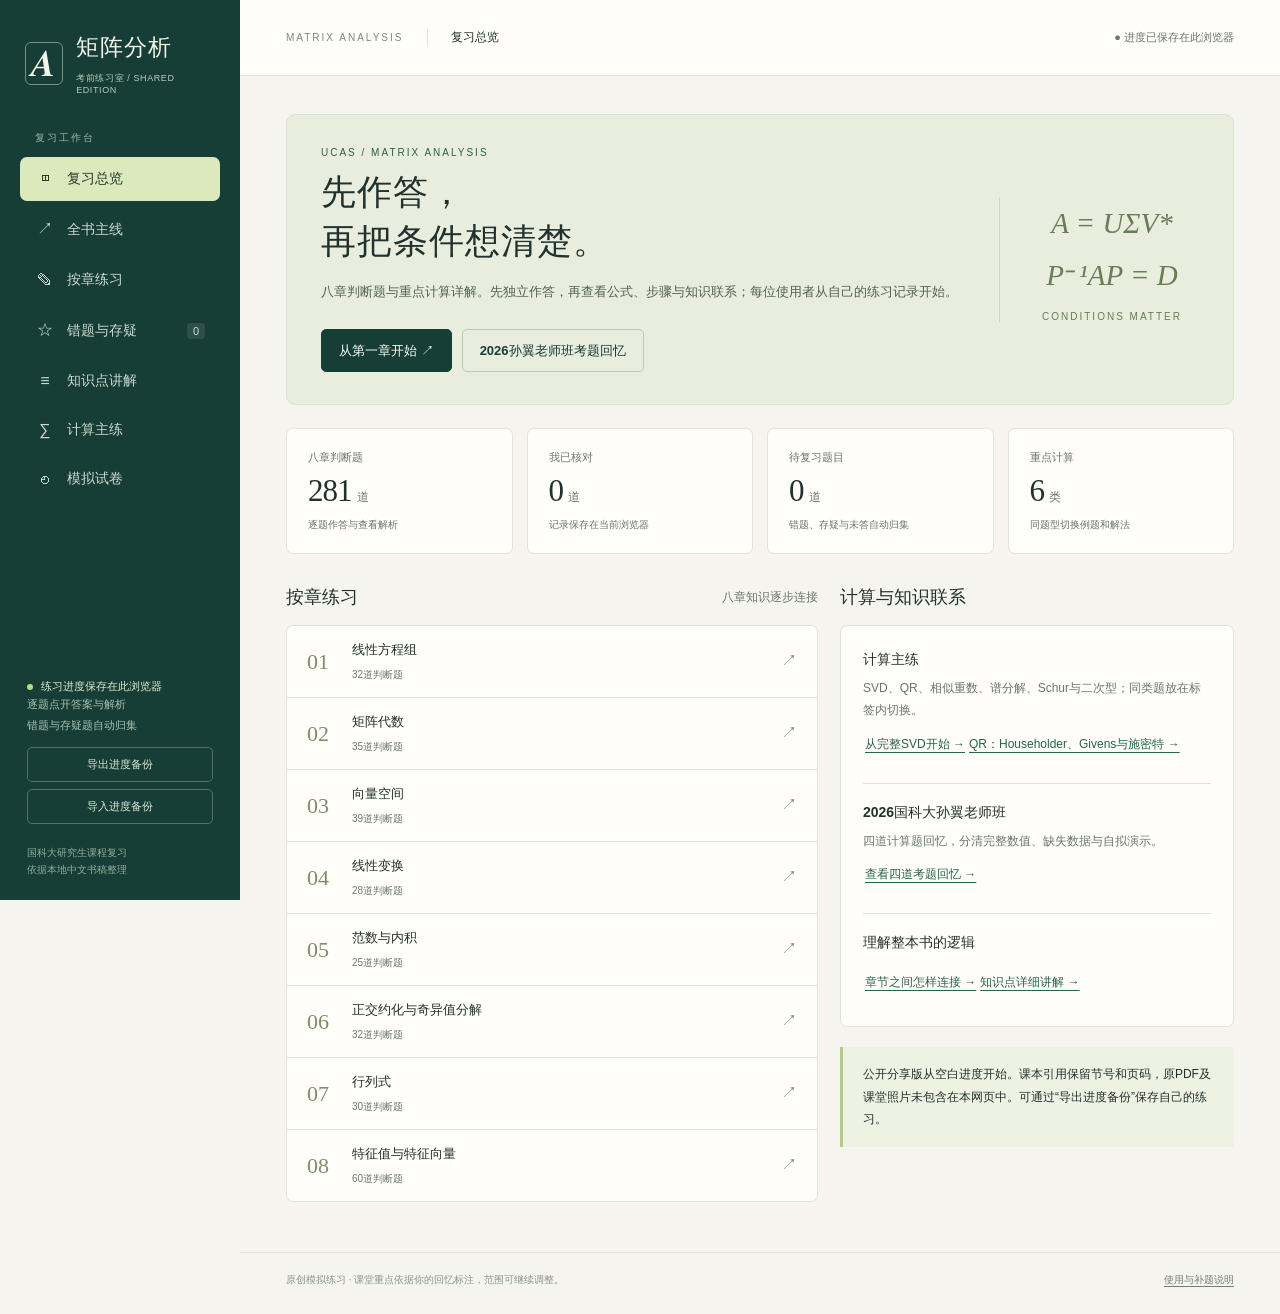
==== index.html @ a10e1f4f "Update public matrix-analysis review" ====
<!doctype html>
<html lang="zh-CN">
<head>
  <meta charset="utf-8">
  <meta name="viewport" content="width=device-width,initial-scale=1">
  <meta name="theme-color" content="#163e36">
  <title>矩阵分析 · 考前练习室</title>
  <link rel="stylesheet" href="vendor/katex/katex.min.css?v=19095127357e">
  <link rel="stylesheet" href="style.css?v=c8d99912c27a">
  <link rel="stylesheet" href="mobile.css?v=323b3945613b">
  <link rel="stylesheet" href="study.css?v=6923a6ae2906">
  <script defer src="vendor/katex/katex.min.js?v=e8d885505949"></script>
  <script defer src="vendor/katex/contrib/auto-render.min.js?v=bb53eb953394"></script>
  <script defer src="bank.js?v=9c969ff8cc4d"></script>
  <script defer src="core.js?v=cf3524adc19d"></script>
  <script defer src="app.js?v=ea38e14529de"></script>
</head>
<body>
  <a class="skip" href="#main">跳至正文</a>
  <aside class="sidebar" aria-label="主要导航">
    <div class="brand"><span class="brand-symbol" aria-hidden="true">𝑨</span><div>矩阵分析<small>考前练习室 / SHARED EDITION</small></div></div>
    <div class="side-label">复习工作台</div>
    <nav id="nav"></nav>
    <div class="side-bottom">
      <div class="offline-indicator"><i></i> 练习进度保存在此浏览器</div>
      <p>逐题点开答案与解析<br>错题与存疑题自动归集</p>
      <button id="export" class="side-button">导出进度备份</button>
      <button id="import" class="side-button">导入进度备份</button>
      <input type="file" id="importFile" accept="application/json,.json" hidden>
      <div class="side-caption">国科大研究生课程复习<br>依据本地中文书稿整理</div>
    </div>
  </aside>
  <div class="workspace">
    <header class="topbar"><div><span class="eyebrow">MATRIX ANALYSIS</span><span id="breadcrumb">复习总览</span></div><span id="saveState" class="save-state" role="status">就绪</span></header>
    <main id="main" tabindex="-1"></main>
    <footer class="footer">原创模拟练习 · 课堂重点依据你的回忆标注，范围可继续调整。<a href="使用说明.md" target="_blank" rel="noopener">使用与补题说明</a></footer>
  </div>
  <div id="toast" class="toast" role="status" aria-live="polite"></div>
  <dialog id="confirmDialog"><form method="dialog"><h2 id="dialogTitle">确认提交</h2><p id="dialogText"></p><div class="button-row"><button value="cancel" class="button secondary">返回检查</button><button value="ok" class="button">继续</button></div></form></dialog>
  <noscript>请使用支持 JavaScript 的浏览器打开此文件。也可以阅读本目录的 Markdown 题库和批改。</noscript>
</body>
</html>
---- style.css ----
:root{--ink:#21312e;--muted:#687670;--forest:#163e36;--green:#27634e;--accent:#dbe9bd;--paper:#f5f4ee;--card:#fffefa;--line:#e0e3da;--red:#a13c35;--red-bg:#fff1ed;--amber:#8b641a;--amber-bg:#fcf5df;--good-bg:#edf5e9;--sidebar:240px;font-family:"Segoe UI","Microsoft YaHei",sans-serif;color:var(--ink);background:var(--paper);font-synthesis:none}
*{box-sizing:border-box}body{margin:0}button,input,select,textarea{font:inherit}button,a,input,summary{touch-action:manipulation}button{cursor:pointer}button:disabled{cursor:default}a{color:var(--green);text-underline-offset:3px}button:focus-visible,a:focus-visible,summary:focus-visible,select:focus-visible,textarea:focus-visible{outline:3px solid #6c9561;outline-offset:3px}button{color:inherit}.skip{position:fixed;top:-60px;left:260px;z-index:20;background:white;padding:12px}.skip:focus{top:12px}.sidebar{position:fixed;inset:0 auto 0 0;width:var(--sidebar);background:var(--forest);color:#f2f5e9;padding:32px 20px 22px;display:flex;flex-direction:column;z-index:10}.brand{display:flex;gap:13px;align-items:center;font-family:"SimSun",serif;font-size:23px;letter-spacing:1px;padding:0 5px 33px}.brand-symbol{font-size:37px;font-family:Georgia,serif;width:39px;height:43px;border:1px solid #799285;border-radius:6px;text-align:center;line-height:41px}.brand small{display:block;font-family:"Segoe UI",sans-serif;letter-spacing:.6px;font-size:9px;margin-top:9px;color:#b7cabc}.side-label{padding:0 15px;color:#9fb7a8;font-size:10px;letter-spacing:2px;margin:3px 0 12px}nav{display:grid;gap:5px}nav button{border:0;background:transparent;color:#cbd8cf;display:flex;align-items:center;gap:12px;padding:13px 15px;border-radius:7px;text-align:left;font-size:14px}nav button:hover{background:#245046}nav button.active{background:var(--accent);color:#243c2b;font-weight:650}nav .nav-icon{font-size:16px;width:20px;text-align:center}nav .count{margin-left:auto;font-size:11px;background:#ffffff1a;padding:2px 6px;border-radius:4px}.side-bottom{margin-top:auto;padding:26px 7px 0;font-size:11px}.side-bottom p{color:#a8c0b0;line-height:1.9}.offline-indicator{font-size:11px;color:#deebce}.offline-indicator i{display:inline-block;background:#bddb83;width:6px;height:6px;border-radius:50%;margin-right:5px}.side-button{border:1px solid #547365;background:transparent;color:#dfe8d8;padding:9px 10px;border-radius:5px;margin:0 0 7px;width:100%;font-size:11px}.side-button:hover{background:#2b5347}.side-caption{color:#92ad9a;font-size:10px;line-height:1.7;padding-top:13px}.workspace{margin-left:var(--sidebar)}.topbar{height:76px;border-bottom:1px solid var(--line);padding:0 46px;display:flex;align-items:center;justify-content:space-between;background:#fffefa;gap:10px}.topbar>div{display:flex;align-items:center;gap:24px}.eyebrow{font-size:10px;letter-spacing:2px;color:#7c887f}.topbar #breadcrumb{font-size:12px;border-left:1px solid var(--line);padding-left:23px}.save-state{font-size:11px;color:var(--muted)}.save-state.bad{color:var(--red);max-width:330px}main{max-width:1250px;margin:0 auto;padding:38px 46px 50px;min-height:calc(100vh - 130px)}h1,h2,h3,p{margin-top:0}h1{font-family:"Noto Serif SC","Source Han Serif SC","SimSun",serif;font-size:33px;line-height:1.4;letter-spacing:1px;font-weight:650;margin-bottom:15px}h2{font-size:21px;font-weight:650;line-height:1.5}h3{font-size:16px;line-height:1.6}p{line-height:1.9}.muted{color:var(--muted)}.small{font-size:12px}.overline{font-size:10px;letter-spacing:2px;color:var(--green);margin:0 0 10px;text-transform:uppercase}.page-head{display:flex;justify-content:space-between;gap:20px;align-items:flex-start;margin-bottom:25px}.page-head .intro{color:var(--muted);font-size:13px;line-height:1.9;max-width:700px;margin-bottom:0}.button{border:1px solid var(--forest);border-radius:5px;background:var(--forest);color:#fffef6;display:inline-flex;align-items:center;justify-content:center;gap:8px;padding:11px 17px;text-decoration:none;font-size:13px;font-weight:600;line-height:1.5}.button:hover{background:#2a594a}.button.secondary{background:transparent;color:var(--forest);border-color:#becaba}.button.secondary:hover{background:#ebefe3}.button.light{background:#e9f0d9;color:#28432e;border-color:transparent}.button.light:hover{background:#dbe9bd}.button.small{padding:7px 12px;font-size:12px}.button:disabled{opacity:.5}.text-button{border:0;padding:5px 2px;background:transparent;color:var(--green);font-size:12px;text-decoration:underline;text-underline-offset:4px}.button-row{display:flex;flex-wrap:wrap;align-items:center;gap:10px}.hero{padding:32px 34px;background:#e8eddd;border:1px solid #dce4cd;border-radius:9px;display:grid;grid-template-columns:1fr 200px;gap:28px;margin-bottom:23px;position:relative;overflow:hidden}.hero h1{font-size:35px;margin-bottom:14px}.hero p{max-width:650px;font-size:13px;color:#51634e;margin-bottom:24px}.hero-math{align-self:center;text-align:center;color:#697d55;font:italic 29px Georgia,serif;line-height:1.8;border-left:1px solid #cdd7bf;padding-left:25px}.hero-math small{display:block;font:10px "Segoe UI",sans-serif;letter-spacing:2px;margin-top:10px}.stat-grid{display:grid;grid-template-columns:repeat(4,1fr);gap:14px;margin-bottom:30px}.stat{background:var(--card);border:1px solid var(--line);border-radius:7px;padding:21px}.stat-label{font-size:11px;color:var(--muted);margin-bottom:8px}.stat-value{font:31px Georgia,"Microsoft YaHei",serif;letter-spacing:-1px}.stat-value span{font:12px "Microsoft YaHei",sans-serif;letter-spacing:0;color:var(--muted);margin-left:5px}.stat-foot{font-size:10px;color:var(--muted);margin-top:9px}.section-heading{display:flex;align-items:center;justify-content:space-between;gap:12px;margin:0 0 14px}.section-heading h2{margin:0;font-size:18px}.dashboard-grid{display:grid;grid-template-columns:1.35fr 1fr;gap:22px}.panel{border:1px solid var(--line);background:var(--card);border-radius:7px;overflow:hidden}.panel-pad{padding:22px}.chapter-row{display:flex;gap:16px;align-items:center;padding:15px 20px;border:0;border-bottom:1px solid var(--line);background:transparent;width:100%;text-align:left}.chapter-row:last-child{border-bottom:0}.chapter-row:hover{background:#f0f3e8}.chapter-number{font:22px Georgia,serif;color:#7d8e6f;width:29px}.chapter-info{flex:1;min-width:0}.chapter-info strong{font-size:13px;font-weight:600;display:block;margin-bottom:5px}.chapter-info small{color:var(--muted);font-size:10px}.arrow{color:#7b8e71}.priority-item{padding:17px 0;border-bottom:1px solid var(--line)}.priority-item:first-child{padding-top:0}.priority-item:last-child{border-bottom:0;padding-bottom:0}.priority-item h3{font-size:14px;margin:0 0 6px}.priority-item p{font-size:12px;color:var(--muted);margin:0}.tag{display:inline-block;border:1px solid #d7e1c8;color:#5b7048;padding:3px 7px;border-radius:4px;font-size:10px;line-height:1.5;white-space:nowrap}.tag.optional{background:#f8f0e3;color:#856637;border-color:#eadbc0}.tag.original{color:#69736e;border-color:#dfe2dc}.banner{border-left:3px solid #b7ca8e;background:#edf2e3;padding:16px 20px;font-size:12px;line-height:1.9;margin:20px 0}.banner.warn{background:var(--amber-bg);border-color:#d1b162}.banner p:last-child{margin-bottom:0}.chapter-tabs{display:grid;grid-template-columns:repeat(8,1fr);border:1px solid var(--line);border-radius:6px;overflow:hidden;margin-bottom:20px}.chapter-tabs button{background:var(--card);padding:14px 7px;border:0;border-right:1px solid var(--line);font-size:12px}.chapter-tabs button:last-child{border-right:0}.chapter-tabs button.active{background:var(--forest);color:white}.chapter-tabs button span{display:block;font-size:10px;opacity:.65;margin-top:5px}.toolbar{display:flex;align-items:center;justify-content:space-between;gap:15px;flex-wrap:wrap;margin:18px 0}.toolbar label{font-size:12px;color:var(--muted)}select{background:var(--card);border:1px solid #c9d1c2;padding:8px 12px;border-radius:4px;color:var(--ink);max-width:100%}.progress-line{height:4px;background:#e3e8da;overflow:hidden;border-radius:3px;margin:14px 0 24px}.progress-line span{display:block;height:100%;background:#87a55d;transition:width .15s}.practice-sticky{position:sticky;top:0;z-index:5;background:#f5f4eef5;backdrop-filter:blur(8px);border-bottom:1px solid var(--line);padding:12px 0;margin:0 0 20px;display:flex;gap:15px;align-items:center;justify-content:space-between}.practice-sticky strong{font-size:14px}.practice-sticky small{color:var(--muted);font-size:11px}.question{background:var(--card);border:1px solid var(--line);border-radius:7px;padding:22px 25px;margin:0 0 16px;scroll-margin-top:90px}.question.is-wrong{border-left:3px solid #c47366}.question.is-unsure{border-left:3px solid #c8b05b}.q-meta{display:flex;align-items:center;gap:8px;flex-wrap:wrap;margin-bottom:12px;color:var(--muted);font-size:10px}.q-id{color:var(--green);font-weight:700;font-size:12px;letter-spacing:.6px}.q-meta .q-origin{margin-left:auto}.q-text{line-height:1.95;font-size:15px;margin-bottom:16px}.question fieldset{padding:0;border:0;margin:0;min-width:0}.sr-only{position:absolute;clip:rect(0,0,0,0);clip-path:inset(50%);width:1px;height:1px;overflow:hidden;white-space:nowrap}.choices{display:flex;flex-wrap:wrap;gap:9px;align-items:center}.choice{display:flex;align-items:center;gap:7px;border:1px solid #d7ddcf;padding:9px 17px;font-size:12px;border-radius:5px;background:#fffefb;cursor:pointer;min-width:84px}.choice:hover{background:#f1f4e9}.choice.selected{background:#eaf0df;border-color:#77915d;color:#2d4f2c}.choice input{accent-color:var(--forest);margin:0}.choice:has(input:focus-visible){outline:3px solid #9ab67c;outline-offset:2px}.choice:has(input:disabled){cursor:default}.flag-button{margin-left:auto;border:0;background:none;color:#8a7950;padding:8px;font-size:11px}.flag-button.flagged{background:var(--amber-bg);border-radius:4px;color:var(--amber)}.q-verdict{font-size:12px;display:flex;gap:9px;align-items:center;margin:14px 0 6px;flex-wrap:wrap}.pill{display:inline-block;padding:4px 9px;background:var(--good-bg);color:#3c7043;border-radius:4px;font-size:11px}.pill.wrong{background:var(--red-bg);color:var(--red)}.pill.unsure{background:var(--amber-bg);color:var(--amber)}.explanation{margin-top:14px;border-top:1px solid var(--line);padding-top:13px;font-size:13px;line-height:1.95}.explanation>summary{cursor:pointer;color:var(--green);font-weight:600;font-size:12px;margin-bottom:7px}.explanation .exp-body{padding-top:7px}.takeaway{background:#f1f4e8;padding:10px 14px;margin:14px 0;font-size:12px;border-radius:4px}.source-link{font-size:11px;line-height:1.8}.source-links{display:flex;gap:8px 14px;flex-wrap:wrap;margin-top:10px}.source-note{font-size:11px;background:#fcf6e9;padding:10px 13px;border-radius:4px;margin:12px 0}.result{padding:25px;background:#e9efdf;border:1px solid #d6e0c6;border-radius:7px;margin-bottom:22px}.result h2{margin-bottom:10px}.result p{font-size:12px;margin-bottom:12px}.result-numbers{display:flex;gap:25px;flex-wrap:wrap;margin:18px 0}.result-numbers strong{font:27px Georgia,serif;display:block;margin-bottom:3px}.result-numbers span{font-size:11px;color:var(--muted)}.jump-grid{display:flex;gap:6px;flex-wrap:wrap;margin-top:15px}.jump-grid a{width:34px;height:29px;text-align:center;line-height:29px;border-radius:4px;background:#fffefa;text-decoration:none;font-size:11px;border:1px solid #d2dbc6}.jump-grid a.wrong{background:var(--red-bg);border-color:#ebd0c7;color:var(--red)}.jump-grid a.unsure{background:var(--amber-bg);color:var(--amber);border-color:#e3d39e}.filter-pills{display:flex;gap:7px;flex-wrap:wrap}.filter-pills button{background:var(--card);border:1px solid var(--line);border-radius:5px;padding:8px 12px;font-size:12px}.filter-pills button.active{background:var(--forest);color:white;border-color:var(--forest)}.empty{border:1px dashed #bfcdb3;border-radius:7px;padding:45px;text-align:center;background:#fafbf4}.empty h2{font-family:"SimSun",serif;font-weight:500}.empty p{font-size:13px;color:var(--muted);margin:0}.guide-grid{display:grid;grid-template-columns:repeat(2,1fr);gap:16px}.guide-tile{display:flex;flex-direction:column;border:1px solid var(--line);background:var(--card);border-radius:6px;padding:22px;text-align:left}.guide-tile:hover{background:#f0f3e8}.guide-tile h3{margin:10px 0;font-size:15px}.guide-tile p{font-size:12px;color:var(--muted);margin-bottom:15px}.guide-tile span:last-child{font-size:11px;color:var(--green);margin-top:auto}.reading{background:var(--card);border:1px solid var(--line);border-radius:7px;padding:30px 34px;font-size:14px;line-height:2}.reading p{margin-bottom:20px}.reading table,table.report{border-collapse:collapse;width:100%;font-size:12px;margin:20px 0}.reading th,.reading td,table.report th,table.report td{border-bottom:1px solid var(--line);text-align:left;padding:11px 12px;line-height:1.8}.reading th,table.report th{background:#f0f3e8;color:#4e6346;font-weight:600}.table-wrap{overflow-x:auto}.katex{font-size:1.05em}.katex-display{overflow-x:auto;overflow-y:hidden;padding:8px 0;max-width:100%}.formula{overflow-x:auto}.condition-lab{border:1px solid #c9d6bc;background:#f0f5e8;border-radius:6px;padding:22px;margin:24px 0}.condition-lab h3{margin-bottom:10px}.lab-controls{display:grid;grid-template-columns:repeat(2,1fr);gap:20px}.lab-controls label{font-size:12px;display:block}.lab-controls input{width:100%;accent-color:var(--forest);margin:13px 0}.lab-result{display:grid;grid-template-columns:repeat(3,1fr);gap:15px;padding:18px 0 0;border-top:1px solid #d3ddc7}.lab-result strong{font:24px Georgia,serif;display:block;margin-top:7px}.lab-result small{font-size:10px;color:#657751}.mini-bars{display:grid;gap:10px;margin:12px 0 20px;font-size:11px}.mini-bars>div{display:flex;align-items:center;gap:8px}.mini-bars span{width:70px;flex-shrink:0}.mini-bars i{display:block;height:7px;background:#92ad6d;min-width:1px}.calc-list{display:grid;grid-template-columns:repeat(2,1fr);gap:15px}.calc-tile{border:1px solid var(--line);border-radius:6px;background:var(--card);padding:20px;text-align:left;display:flex;flex-direction:column;gap:10px}.calc-tile:hover{background:#f0f3e8}.calc-tile strong{font-size:15px;line-height:1.7}.calc-tile p{font-size:11px;color:var(--muted);margin:0;line-height:1.8}.calc-prompt{font-size:15px;line-height:2;margin:15px 0 22px}.note-label{display:block;color:var(--muted);font-size:12px;margin-bottom:9px}textarea{width:100%;min-height:125px;padding:14px;border:1px solid #cbd5c3;border-radius:5px;background:#fffffb;color:var(--ink);font-size:13px;line-height:1.8;resize:vertical}input[type=number]{border:1px solid #becbb2;border-radius:4px;padding:8px;width:75px;background:#fffffb}.calc-solution{border-top:1px solid var(--line);margin-top:25px;padding-top:20px;font-size:13px;line-height:2}.step{padding:16px 0;border-bottom:1px solid var(--line)}.step h3{font-size:14px;color:#3e6640;margin-bottom:8px}.step:last-child{border:0}.pitfalls{background:var(--amber-bg);padding:17px 20px;font-size:12px;border-radius:5px}.pitfalls ul{padding-left:20px;margin-bottom:0;line-height:2}.exam-options{display:flex;align-items:center;gap:10px;font-size:13px;line-height:1.8;margin:15px 0}.exam-options input{accent-color:var(--forest)}.exam-title{margin:30px 0 17px;border-top:1px solid var(--line);padding-top:25px}.calc-exam-block{margin:15px 0}.footer{max-width:1250px;margin:auto;padding:18px 46px 25px;color:#8b958b;font-size:10px;line-height:1.8;border-top:1px solid var(--line);display:flex;justify-content:space-between;gap:15px}.footer a{color:#72816c}.toast{position:fixed;bottom:26px;left:calc(50% + 100px);transform:translateX(-50%);padding:12px 20px;background:var(--forest);color:#fff;border-radius:6px;max-width:80vw;z-index:30;font-size:12px;opacity:0;pointer-events:none;transition:opacity .15s}.toast.show{opacity:1}dialog{max-width:460px;width:90vw;border:1px solid #bbcbb0;border-radius:9px;padding:28px;color:var(--ink);background:var(--card)}dialog::backdrop{background:#112e2850}dialog h2{font-size:20px}dialog p{font-size:13px;color:var(--muted);margin-bottom:25px}
@media(min-width:1600px){main{padding-top:45px}.topbar{padding-left:max(46px,calc((100vw - var(--sidebar) - 1158px)/2))}}
@media(max-width:1150px){:root{--sidebar:205px}.sidebar{padding:26px 14px}.brand{font-size:21px}.brand small{font-size:8px;letter-spacing:0}.topbar{padding:0 27px}main{padding:30px 27px}.hero{grid-template-columns:1fr;padding:28px}.hero-math{display:none}.hero h1{font-size:30px}.dashboard-grid{grid-template-columns:1fr}.stat{padding:17px}.chapter-tabs{grid-template-columns:repeat(4,1fr)}.chapter-tabs button{border-bottom:1px solid var(--line)}.footer{padding-left:27px;padding-right:27px}.topbar .eyebrow{display:none}}
@media(max-width:760px){:root{--sidebar:0px}.sidebar{position:static;width:auto;padding:18px 17px 12px;display:block}.brand{padding:0 2px 15px;font-size:22px}.brand-symbol{font-size:30px;height:36px;line-height:34px;width:35px}.brand small{font-size:9px;letter-spacing:.5px;margin-top:6px}.side-label,.side-caption,.side-bottom p,.offline-indicator{display:none}.side-bottom{padding:11px 0 0;display:flex;gap:8px}.side-button{font-size:10px;padding:7px 10px;margin:0;width:auto}nav{display:flex;overflow-x:auto;gap:5px;scrollbar-width:thin}nav button{flex-shrink:0;padding:10px;font-size:11px;gap:5px}nav .nav-icon{font-size:12px;width:14px}nav .count{font-size:9px} .workspace{margin:0}.topbar{height:49px;padding:0 19px}.topbar #breadcrumb{border:0;padding:0;font-size:11px}.save-state{font-size:9px}main{padding:25px 18px 32px;min-height:50vh}h1{font-size:27px}.page-head{display:block;margin-bottom:20px}.page-head .button-row{margin-top:16px}.hero{padding:23px}.hero h1{font-size:28px}.hero p{font-size:12px}.stat-grid{grid-template-columns:repeat(2,1fr);gap:10px;margin-bottom:25px}.stat{padding:17px}.stat-value{font-size:28px}.dashboard-grid{gap:20px}.question{padding:18px 16px}.q-text{font-size:14px}.choice{min-width:75px;padding:9px 12px}.flag-button{margin-left:0;font-size:10px}.practice-sticky{gap:10px}.practice-sticky .button{font-size:11px;padding:9px 12px}.chapter-tabs button{font-size:11px}.chapter-tabs button span{font-size:9px}.guide-grid,.calc-list{grid-template-columns:1fr}.reading{padding:22px 18px;font-size:13px}.result{padding:20px}.result-numbers{gap:18px}.result-numbers strong{font-size:24px}.lab-controls{grid-template-columns:1fr;gap:8px}.lab-result{gap:8px}.lab-result strong{font-size:20px}.footer{padding:17px 18px;display:block;font-size:9px}.footer a{display:block;margin-top:5px}.toast{left:50%}.small{font-size:11px}}
@media print{.sidebar,.topbar,.footer,.practice-sticky,.button-row,.flag-button,.choices,#toast,.toolbar,.chapter-tabs,.condition-lab{display:none!important}.workspace{margin:0}main{padding:0;max-width:none}.question,.reading{border:0;break-inside:avoid;padding:15px 0}.explanation{display:block}.explanation>summary{display:none}details:not([open])>*:not(summary){display:block}a{color:#222}h1{font-size:24px}.hero{background:white;border:0}.guide-grid{display:block}textarea{border:0}.katex-display{overflow:visible}}
---- mobile.css ----
/* Larger touch targets and math scrolling on a phone. */
@media(max-width:760px){
  body{padding-bottom:env(safe-area-inset-bottom)}
  .sidebar{padding-top:max(18px,env(safe-area-inset-top))}
  nav button,.side-button,.choice,.flag-button,.filter-pills button,.button{min-height:44px}
  .choice{font-size:14px;flex:1;justify-content:center}
  .flag-button{flex-basis:100%;text-align:left;font-size:12px}
  textarea,input[type=number],select{font-size:16px}
  .q-text{font-size:16px;line-height:1.9}
  .reading{font-size:15px;overflow-wrap:anywhere}
  .calc-prompt{font-size:16px}
  .katex-display{padding-bottom:12px}
  .q-text>.katex,.exp-body>.katex,.step>.katex{max-width:100%;overflow-x:auto;overflow-y:hidden;vertical-align:middle}
  .source-links{flex-direction:column;align-items:flex-start}
  .chapter-tabs button{min-height:55px}
  .topbar{height:auto;min-height:49px;gap:8px;padding-top:10px;padding-bottom:10px}
  .topbar>div{flex-shrink:0}.save-state{text-align:right;line-height:1.6}
  .toolbar{align-items:flex-start}.toolbar>label{width:100%}.toolbar select{max-width:100%}
  .practice-sticky{top:0;padding:12px 0}
}
---- study.css ----
/* A small, ordered learning path with the long derivations kept readable. */
.core-lesson-list{display:grid;gap:18px}
.core-lesson{display:grid;grid-template-columns:54px minmax(0,1fr);gap:22px;background:var(--paper,#fff);border:1px solid var(--line,#dce3de);padding:28px;border-radius:12px}
.core-lesson:first-child{border-color:var(--green);box-shadow:inset 4px 0 var(--green)}
.core-lesson h2{font-size:23px;line-height:1.5;margin:7px 0 10px}
.core-lesson p{line-height:1.9;margin:8px 0 15px}
.lesson-number{font-size:29px;font-family:Georgia,serif;color:var(--green);padding-top:10px}
.reserve-entry{margin-top:30px;border-top:1px solid var(--line,#dce3de);padding:20px 0;line-height:1.9}
.reserve-entry .text-button{display:block}
.lesson-nav{display:flex;justify-content:space-between;align-items:center;gap:15px;margin:0 0 22px}
.lesson-nav .button-row{justify-content:flex-end}
.lesson-after{margin-top:24px}
.optional-variation,.advanced-work,.concept-review{border:1px solid var(--line,#dce3de);border-radius:8px;margin:24px 0;background:#f8faf7}
.optional-variation>summary,.advanced-work>summary,.concept-review>summary{padding:16px 19px;cursor:pointer;font-weight:650;line-height:1.8;min-height:44px}
.optional-variation>p,.optional-variation>.text-button{margin:12px 19px 18px}
.concept-body{padding:0 20px 20px;font-size:15px;line-height:2}
.concept-body p{margin:15px 0}
.concept-body .table-wrap{margin:20px 0}
.reading table,.concept-body table{border-collapse:collapse;width:100%;min-width:460px;font-size:14px;line-height:1.8}
.reading th,.reading td,.concept-body th,.concept-body td{padding:13px 15px;text-align:left;border-bottom:1px solid var(--line,#dce3de);vertical-align:top}
.reading th,.concept-body th{background:#eaf0eb;font-weight:650}
.concept-body .katex-display{margin:18px 0}
.lesson-connections{margin:25px 0 15px;padding-top:10px;border-top:1px solid var(--line,#dce3de)}
.lesson-connections .text-button{display:block;text-align:left}
.solution-intro{font-size:14px;color:var(--muted);padding-bottom:10px}
.advanced-work .step{padding:0 20px 20px}
.chapter-context{padding:17px 22px;background:#edf2ec;border-radius:8px;line-height:1.8;margin-bottom:24px}
.chapter-context p{margin:8px 0}
.chain-note{background:#edf2ec;border-left:3px solid var(--green);padding:20px 24px;margin:25px 0;line-height:1.9}
.course-chapter{border-top:1px solid var(--line,#dce3de);padding:28px 0 20px}
.course-chapter h3{font-size:21px;line-height:1.6;margin:10px 0}
.course-chapter .source-links{margin-top:15px;gap:8px}
.logic-lines{padding-left:24px;line-height:2.1}
.logic-lines li{margin-bottom:13px}
.text-button{min-height:44px;line-height:1.7;white-space:normal}
.step p{margin:0 0 17px;line-height:2.05}
.step p:last-child{margin-bottom:0}
.lesson-summary{margin:28px 0;padding:22px;background:#edf2ec;border-left:3px solid var(--green);line-height:2}
.lesson-summary h3{margin:0 0 18px}.lesson-summary p{margin:13px 0}
.question-group{margin:32px 0 45px}
.question-group-head{border-top:2px solid var(--green);padding:20px 0 8px}
.question-group-head h2{font-size:22px;line-height:1.7;margin:7px 0}
.group-summary{background:#edf2ec;border:1px solid var(--line,#dce3de);border-radius:8px;margin-top:18px}
.group-summary>summary{min-height:44px;padding:15px 20px;cursor:pointer;font-weight:650;line-height:1.8}
.optional-lesson{border-style:dashed}
.optional-lesson:first-child{box-shadow:none}
.calc-solution .step{font-size:17px}
.solution-part{font-size:23px;line-height:1.7;border-top:2px solid var(--green);padding:22px 0 8px;margin:34px 0 18px;scroll-margin-top:24px}
.solution-jumps{display:grid;gap:9px;margin:18px 0 25px}
.solution-jumps a{min-height:44px;padding:10px 14px;background:#edf2ec;border-radius:6px;line-height:1.8}
.exam-checklist{padding:20px 24px;border:1px solid var(--line,#dce3de);border-radius:8px;margin:26px 0;line-height:2}
.exam-checklist ol{padding-left:25px}.exam-checklist li{margin:10px 0}
.matrix-notes{font-size:17px;line-height:2.05;border-top:2px solid var(--green);padding-top:24px;margin-top:35px}
.matrix-notes h2{font-size:23px;line-height:1.7;margin-bottom:25px}
.matrix-notes h3{font-size:19px;line-height:1.8;margin:27px 0 12px}
.matrix-notes p{margin:13px 0 23px}
.step-heading{display:grid;grid-template-columns:36px minmax(0,1fr);gap:13px;align-items:start;margin:0 0 22px}
.step-heading h3{margin:0!important;font-size:20px;line-height:1.65}
.step-number{display:flex;align-items:center;justify-content:center;min-height:34px;border-radius:7px;background:#e8efe8;color:var(--green);font-size:14px;font-weight:700;font-variant-numeric:tabular-nums}
.step-content{min-width:0}.step-content>p{margin:0 0 21px}
.solution-subheading{font-size:18px;line-height:1.8;color:var(--green);margin:30px 0 18px;padding:0 0 9px;border-bottom:1px solid var(--line)}
.step-content>.solution-subheading:first-child{margin-top:2px}
.solution-table{margin:26px 0}
.solution-table th,.solution-table td{padding:15px 14px;line-height:1.9}
.step-content .katex-display{text-align:center}
.basis-plan{margin:24px 0 30px;padding:20px 24px;background:#edf3e8;border:1px solid #ccd9c4;border-radius:8px;line-height:1.95}
.basis-plan h3{margin:0 0 12px;font-size:18px;color:var(--green)}.basis-plan p{margin:0;line-height:1.95}
.basis-step-note{margin:0 0 24px;padding:15px 19px;border-left:4px solid #72936f;background:#f1f5ec;font-size:15px;line-height:1.95;border-radius:0 6px 6px 0}
.basis-step-note strong{display:block;color:#345546;margin-bottom:7px;font-size:16px}.basis-step-note p{margin:0;line-height:1.95}
.basis-primer{margin:20px 0 5px;border:1px solid var(--line);border-radius:7px;background:#fbfcf7}
.basis-primer summary{padding:16px 20px;cursor:pointer;font-weight:700;line-height:1.9}
.basis-primer-body{padding:0 23px 22px}.basis-primer-body h4{font-size:18px;margin:26px 0 16px;color:var(--green)}
.basis-primer-body p{line-height:2}.basis-primer-body .katex-display{margin:24px 0;overflow-x:auto;overflow-y:hidden;padding:4px 0 13px}
.step-content .operation-note{background:#f0f4ed;border-left:3px solid #7f9b7f;padding:14px 17px;margin-top:19px}
.step-content .mistake-note{background:#304b43;color:#fff9eb;border-left:5px solid #e0bd83;border-radius:5px;padding:17px 20px;margin-top:22px;font-weight:550}
.calc-solution .pitfalls{background:#223b33;color:#fff9eb;border-left:5px solid #e0bd83;border-radius:7px;padding:23px 27px;margin:28px 0;font-size:16px;line-height:2}
.calc-solution .pitfalls h3{font-size:20px;line-height:1.7;color:inherit;margin:0 0 14px}
.calc-solution .pitfalls ul{margin:0;padding-left:23px}
.calc-solution .pitfalls li{margin:11px 0;line-height:1.95}
.calc-solution .pitfalls li::marker{color:#e0bd83}
.prerequisite{margin:20px 0;padding:17px 20px;border:1px solid var(--line,#dce3de);border-radius:7px;line-height:1.9}
.prerequisite .text-button{display:block;text-align:left}
.katex-display>.katex{width:max-content;min-width:100%}
.reading,.step,.exp-body,.concept-body,.lesson-nav,.lesson-nav .button-row,.core-lesson>div{min-width:0}
.step .katex-display,.concept-body .katex-display,.reading .katex-display{max-width:100%;overflow-x:auto;overflow-y:hidden;padding:4px 0 13px}
.question{scroll-margin-top:24px}
.q-text{font-size:18px;line-height:2}
.explanation{margin-top:22px;padding-top:18px;font-size:17px;line-height:2.05}
.explanation>summary{display:list-item;width:fit-content;max-width:100%;padding:10px 17px;border:1px solid #b9cbb8;border-radius:6px;font-size:14px;background:#f0f5eb;line-height:1.8}
.explanation[open]>summary{margin-bottom:23px}
.explanation .q-verdict{font-size:15px;gap:12px;margin:0 0 25px;padding:14px 17px;background:#f5f6ef;border-radius:6px}
.explanation .pill{font-size:13px}
.answer-reasoning h3,.question-deep-links h3{font-size:18px;line-height:1.8;margin:0 0 13px}
.answer-reasoning p{margin:0 0 19px}
.question .takeaway{font-size:15px;line-height:2;padding:16px 20px;margin:22px 0}
.question .source-note{font-size:14px;line-height:2;padding:16px 20px}
.question-deep-links{padding:19px 22px;margin:26px 0;background:#edf3ed;border-radius:7px}
.question-deep-links p{font-size:14px;color:var(--muted);margin:0 0 12px}
.question-deep-links .text-button{font-size:14px;text-align:left;padding:8px 0}
.question-retry{display:flex;align-items:center;justify-content:space-between;gap:15px;flex-wrap:wrap;margin-top:25px;padding-top:16px;border-top:1px solid var(--line);font-size:13px;color:var(--muted)}
.question .concept-body,.group-summary .concept-body{font-size:16px;line-height:2.05}
.practice-sticky #checkedCount{margin-left:15px;color:var(--muted)}
.guide-reading{font-size:17px;line-height:2.05;padding:34px 38px}
.guide-reading>h2{font-size:23px;line-height:1.7;margin:36px 0 19px;padding-top:23px;border-top:1px solid var(--line)}
.guide-reading>h3{font-size:20px;line-height:1.8;margin:30px 0 16px}
.guide-reading p{line-height:2.05;margin-bottom:23px}
.guide-reading li{margin:10px 0;line-height:2}
.guide-reading table,.question table,.group-summary table{font-size:16px;line-height:1.95}
.guide-reading .takeaway{font-size:16px;line-height:2;padding:18px 22px}
.guide-reading .text-button{font-size:14px;text-align:left}
.guide-reading .source-link,.question .source-link{font-size:12px}
.guide-toc{display:block;padding:23px 25px;margin:0 0 32px;background:#eef3ec;border:1px solid #dce5d8;border-radius:7px}
.guide-toc>strong{display:block;font-size:15px;margin-bottom:16px}
.guide-toc>div{display:grid;grid-template-columns:repeat(2,minmax(0,1fr));gap:10px 22px}
.guide-toc a{font-size:14px;line-height:1.8;padding:6px 0}
.guide-anchor{scroll-margin-top:25px}
.guide-return{margin-top:30px;padding-top:22px;border-top:1px solid var(--line)}
.calc-preflight{padding:23px 26px;margin:24px 0;background:#edf3ec;border-left:3px solid #547d5c;border-radius:5px;font-size:16px;line-height:2}
.calc-preflight h3{font-size:19px;margin:0 0 14px;line-height:1.7}
.calc-preflight p{margin:0 0 12px;line-height:2}
.calc-preflight .text-button{font-size:14px;text-align:left}
.guide-reading h4{font-size:17px;line-height:1.85;color:#365d40;margin:29px 0 16px;padding-top:15px;border-top:1px solid #e4e8de}
.guide-reading .concept-review>p,.guide-reading .concept-review>.formula,.guide-reading .concept-review>h4{margin-left:22px;margin-right:22px}
.guide-reading .concept-review>p:last-child{padding-bottom:18px}
.guide-reading .method-warning{background:#304b43;color:#fff9eb;border-left:5px solid #e0bd83;border-radius:6px;padding:18px 23px;margin:24px 0}
.guide-reading .method-warning p{margin:0;line-height:2;color:inherit}
.method-solution{margin:25px 0 40px}
.method-solution .solution-part{margin-top:36px}
.guide-reading .method-comparison{min-width:650px}
.method-switcher{display:grid;grid-template-columns:repeat(3,minmax(0,1fr));gap:14px;margin:24px 0}
.method-choice{display:flex;flex-direction:column;gap:9px;align-items:flex-start;text-align:left;padding:20px;border:1px solid #b9cbb8;border-radius:8px;background:#f5f8f1;color:var(--ink);font:inherit;line-height:1.7}
button.method-choice{cursor:pointer}button.method-choice:hover{background:#eaf1e6;border-color:var(--green)}
.method-choice.current{border:2px solid var(--green);padding:19px;background:#eaf1e6}
.method-choice strong{font-size:16px}.method-choice small{font-size:13px;color:var(--muted)}
.method-priority{font-size:12px;font-weight:650;color:var(--green)}
.supplement-entry{padding:21px 24px;margin:22px 0;background:#edf3ec;border:1px solid var(--line);border-radius:8px;line-height:1.9}
.supplement-entry p{margin:9px 0 16px}
.calculation-topic-nav{margin:25px 0 34px;border:1px solid var(--line);border-radius:10px;background:#f1f5ed;overflow:hidden}
.topic-tab-row{display:flex;gap:16px;padding:14px 19px;align-items:flex-start}
.topic-tab-row+.topic-tab-row{border-top:1px solid var(--line)}
.topic-tier{flex:0 0 70px;color:var(--green);font-size:13px;font-weight:700;padding-top:10px}
.topic-tab-list{display:flex;gap:8px;flex-wrap:wrap}
.topic-tab{border:1px solid transparent;background:transparent;padding:9px 14px;border-radius:6px;color:var(--ink);font-size:15px;line-height:1.6;cursor:pointer}
.topic-tab:hover{background:#e3ebde}.topic-tab.active{background:var(--green);color:white;border-color:var(--green)}
.case-tabs{display:flex;gap:10px;flex-wrap:wrap;margin:22px 0 26px;border-bottom:1px solid var(--line);padding-bottom:17px}
.case-tab{background:#fffdf8;border:1px solid var(--line);border-radius:7px;padding:13px 19px;text-align:left;cursor:pointer;line-height:1.7;min-width:190px}
.case-tab strong{display:block;font-size:16px}.case-source{display:block;font-size:12px;color:var(--muted);margin-top:5px}
.case-tab.active{background:#e9f1e4;border-color:var(--green);box-shadow:inset 0 3px var(--green)}
.case-title{font-size:25px;line-height:1.65;margin:20px 0 5px}.case-caption{margin:0 0 20px}
.recall-overview{border-left:4px solid var(--green);background:#eef3e9;padding:21px 26px;margin:22px 0;border-radius:7px;line-height:1.9}
.recall-overview>strong{font-size:18px}.recall-overview p{margin:10px 0}.recall-overview summary{cursor:pointer;font-weight:650}
.recall-source{padding:20px 25px;margin:22px 0;background:#fff4df;border:1px solid #ddc59c;border-radius:8px;line-height:1.9}
.recall-source p{margin:10px 0 0}.recall-source>strong{display:block;color:#674e26}
.recall-review{margin:30px 0;padding:25px 28px;background:#f1f5ed;border:1px solid var(--line);border-radius:8px;overflow-x:auto;line-height:1.9}
.recall-review>h2{font-size:23px;line-height:1.65;margin-top:0}.recall-review h3{font-size:18px;margin:18px 0}
.recall-review table{width:100%;border-collapse:collapse;background:#fffdf8}.recall-review th{background:#e3ecdc;text-align:left}
.recall-review th,.recall-review td{padding:15px 17px;border:1px solid var(--line);vertical-align:top;line-height:1.9}.recall-review th:first-child,.recall-review td:first-child{width:29%}
.recall-review .small{margin:17px 0 0}
.calculation-topic [role="tabpanel"]:focus{outline:none}
[role="tab"]:focus-visible{outline:3px solid #a3b88c;outline-offset:3px}
.solution-extra{border:1px solid var(--line);border-radius:8px;background:#f6f8f2;margin:25px 0;line-height:1.95}
.solution-extra>summary{padding:17px 22px;font-weight:700;cursor:pointer}
.solution-extra-body{padding:5px 25px 24px;min-width:0}
.solution-extra-body h4{font-size:18px;line-height:1.9;margin:27px 0 15px;color:var(--green)}
.solution-extra-body p{line-height:1.95;margin:16px 0}
.solution-extra-body .katex-display{margin:25px 0;overflow-x:auto;overflow-y:hidden;padding:5px 0}
.step-content .katex-display{margin:25px 0}
@media(max-width:760px){.topic-tab-row{display:block;padding:13px}.topic-tier{display:block;padding:0 0 10px}.case-tab{min-width:0;flex:1 1 180px}.solution-extra-body{padding:4px 17px 20px}}
.past-intro{padding:23px 27px;margin:22px 0;background:#edf3ec;border-left:4px solid var(--green);border-radius:7px;line-height:1.95}
.past-intro p{margin:0 0 14px}.past-intro p:last-of-type{margin-bottom:15px}
.past-family-grid{display:grid;grid-template-columns:repeat(2,minmax(0,1fr));gap:19px;margin:25px 0}
.past-family{padding:26px;background:var(--paper,#fff);border:1px solid var(--line);border-radius:9px;min-width:0}
.past-family.repeated{border-style:dashed}.past-family h2{font-size:21px;line-height:1.65;margin:11px 0 14px}
.past-family p{line-height:1.9;margin:10px 0 17px}.past-family .text-button,.past-connections .text-button{display:block;text-align:left;font-size:14px}
.past-variants,.source-audit{border:1px solid var(--line);background:#f4f7f0;border-radius:7px;margin:23px 0;line-height:1.9}
.past-variants>summary,.source-audit>summary{cursor:pointer;padding:15px 19px;font-weight:650;line-height:1.9}
.past-variant-body{padding:2px 20px 18px}.past-variant-body>div+div{border-top:1px solid var(--line);margin-top:16px;padding-top:12px}
.past-variant-body p{margin:8px 0}.past-connections{margin:28px 0;padding-top:18px;border-top:1px solid var(--line)}
.past-connections h3{font-size:19px;line-height:1.8;margin-bottom:16px}
.past-source{margin:24px 0;padding:21px 25px;border:1px solid #cbd8c4;border-radius:7px;background:#f0f5eb;font-size:15px;line-height:1.95}
.past-source.partial{background:#fff2d9;border-color:#d4b986}.past-source p{margin:10px 0 15px}
.past-covered{margin-top:28px}.past-covered h2{font-size:23px}.past-covered p{margin:10px 0}
.source-audit>.table-wrap{padding:0 20px 18px}.source-audit table{border-collapse:collapse;width:100%;font-size:15px;line-height:1.9}
.source-audit td,.source-audit th{padding:13px;border-bottom:1px solid var(--line);text-align:left;vertical-align:top}
@media(max-width:760px){.method-switcher{grid-template-columns:1fr}.method-choice{padding:16px}.method-choice.current{padding:15px}}
@media(max-width:760px){.past-family-grid{grid-template-columns:1fr}.past-family{padding:20px}.past-intro,.past-source{padding:18px}}
@media(max-width:760px){
 .core-lesson{grid-template-columns:30px minmax(0,1fr);gap:13px;padding:20px 17px}
 .core-lesson h2{font-size:19px}.lesson-number{font-size:23px}
 .lesson-nav{align-items:flex-start;flex-direction:column;gap:10px}
 .lesson-nav .button-row{justify-content:flex-start;width:100%}
 .lesson-nav .button{white-space:normal;text-align:left;line-height:1.6}
 .concept-body{padding:0 13px 16px;font-size:14px}
 .concept-review>summary,.advanced-work>summary{padding:13px;font-size:14px}
 .reading th,.reading td,.concept-body th,.concept-body td{padding:11px}
 .course-chapter h3{font-size:19px}.chapter-context{padding:15px}
 .chain-note{padding:17px}.advanced-work .step{padding:0 13px 17px}
 .lesson-summary{padding:17px}.question-group-head h2{font-size:19px}
 .calc-solution .step,.matrix-notes{font-size:16px}
 .solution-part,.matrix-notes h2{font-size:20px}
 .matrix-notes h3{font-size:18px}.exam-checklist{padding:17px}
 .step-heading{grid-template-columns:31px minmax(0,1fr);gap:10px;margin-bottom:19px}
 .step-heading h3{font-size:18px}.step-number{font-size:13px;min-height:31px}
 .step-content .operation-note{padding:12px}.prerequisite{padding:15px}
}
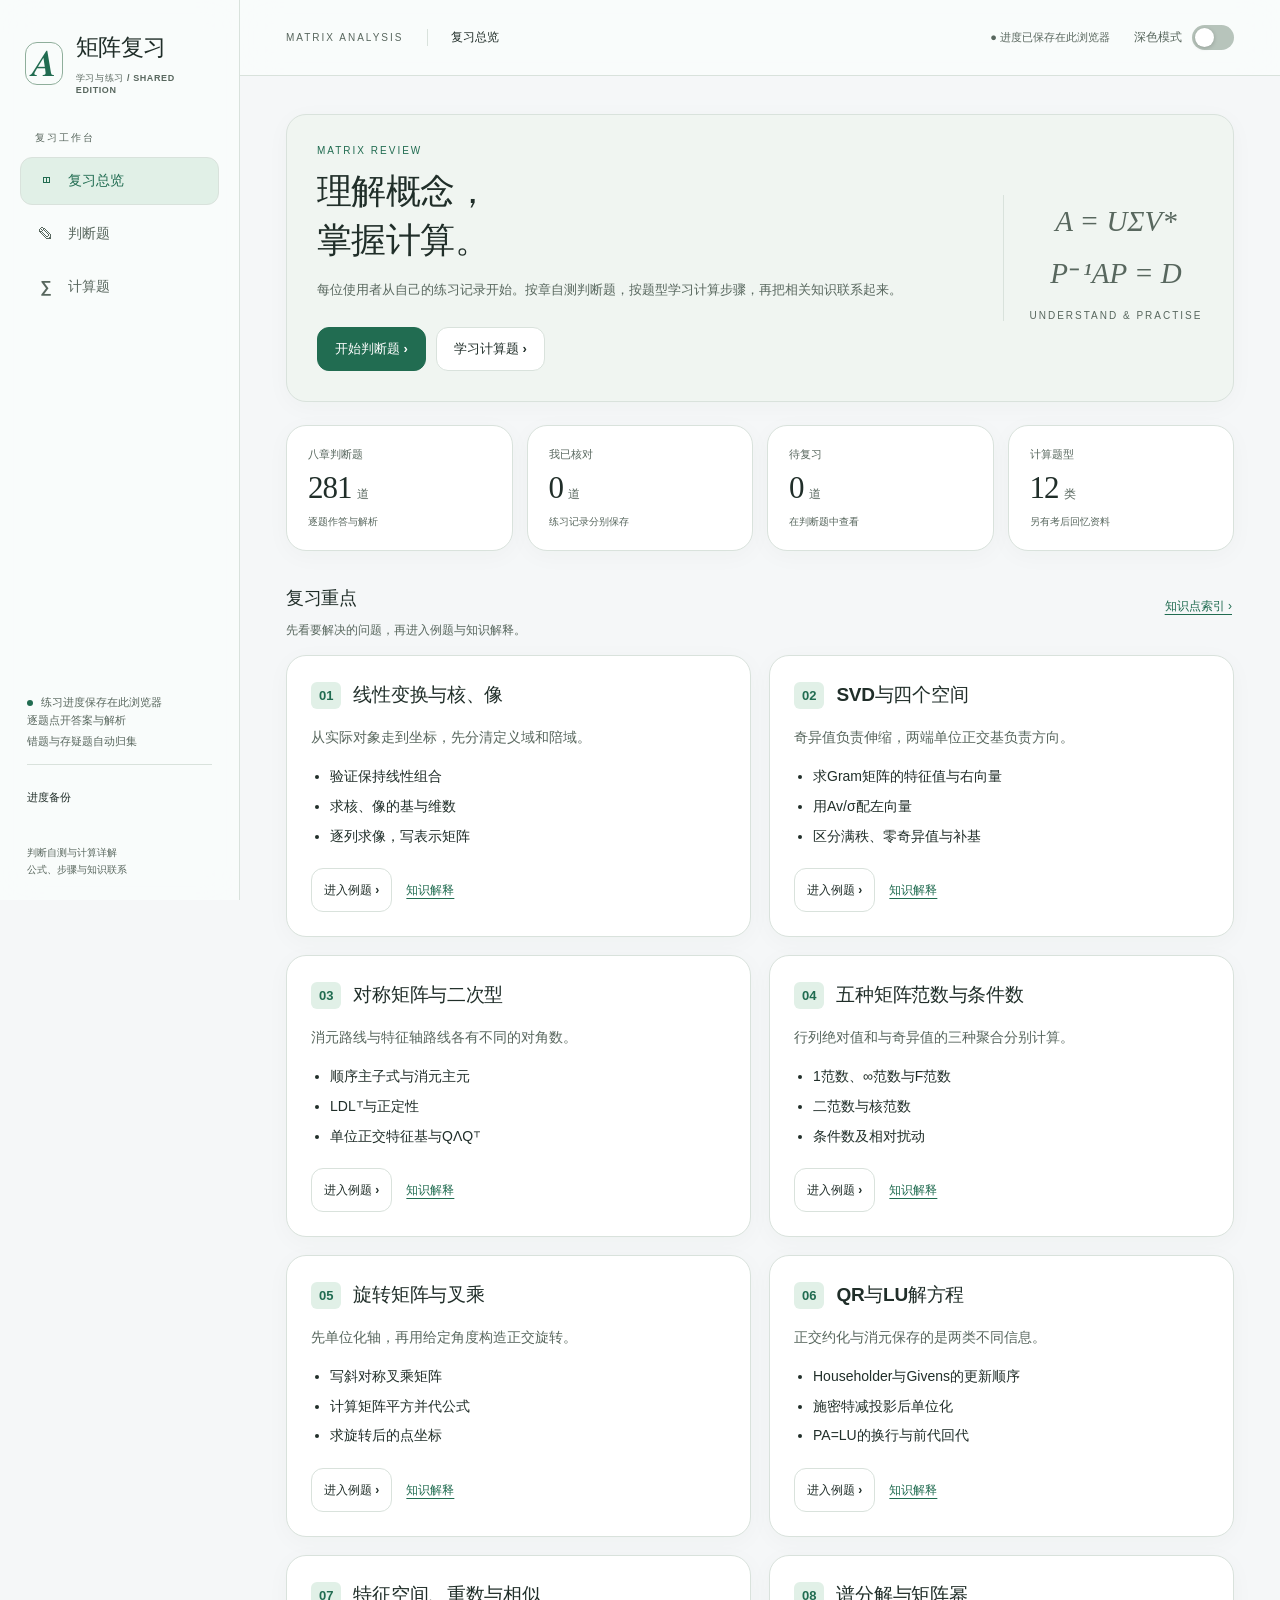
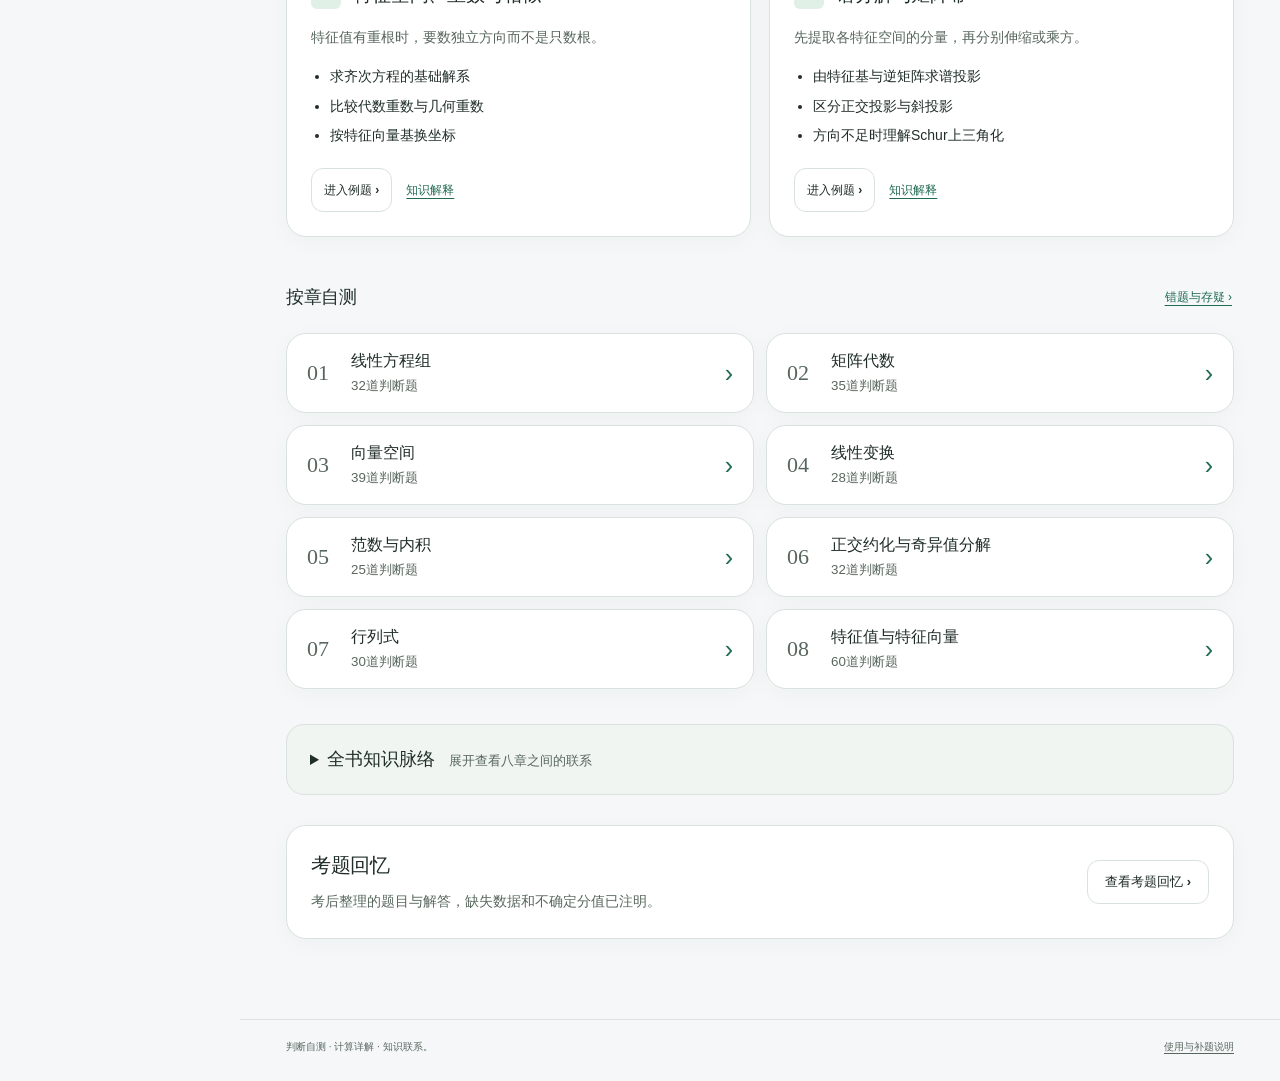
==== commit 36a46998: "Update public matrix-analysis review" ====
--- a/index.html
+++ b/index.html
@@ -1,39 +1,43 @@
 <!doctype html>
-<html lang="zh-CN">
+<html lang="zh-CN" data-theme="light">
 <head>
   <meta charset="utf-8">
   <meta name="viewport" content="width=device-width,initial-scale=1">
-  <meta name="theme-color" content="#163e36">
-  <title>矩阵分析 · 考前练习室</title>
+  <meta name="theme-color" content="#f5f7f8">
+  <title>矩阵复习</title>
+  <script>try{if(localStorage.getItem("matrix-review.theme")==="dark"){document.documentElement.dataset.theme="dark";document.querySelector('meta[name="theme-color"]').content="#111714";}}catch(e){}</script>
   <link rel="stylesheet" href="vendor/katex/katex.min.css?v=19095127357e">
   <link rel="stylesheet" href="style.css?v=c8d99912c27a">
   <link rel="stylesheet" href="mobile.css?v=323b3945613b">
-  <link rel="stylesheet" href="study.css?v=6923a6ae2906">
+  <link rel="stylesheet" href="study.css?v=0c5cdf243495">
+  <link rel="stylesheet" href="theme.css?v=24d8882e2663">
   <script defer src="vendor/katex/katex.min.js?v=e8d885505949"></script>
   <script defer src="vendor/katex/contrib/auto-render.min.js?v=bb53eb953394"></script>
-  <script defer src="bank.js?v=9c969ff8cc4d"></script>
+  <script defer src="bank.js?v=4020114d0c50"></script>
   <script defer src="core.js?v=cf3524adc19d"></script>
-  <script defer src="app.js?v=ea38e14529de"></script>
+  <script defer src="app.js?v=e38ac60462fd"></script>
 </head>
 <body>
   <a class="skip" href="#main">跳至正文</a>
   <aside class="sidebar" aria-label="主要导航">
-    <div class="brand"><span class="brand-symbol" aria-hidden="true">𝑨</span><div>矩阵分析<small>考前练习室 / SHARED EDITION</small></div></div>
+    <div class="brand"><span class="brand-symbol" aria-hidden="true">𝑨</span><div>矩阵复习<small>学习与练习 / SHARED EDITION</small></div></div>
     <div class="side-label">复习工作台</div>
     <nav id="nav"></nav>
     <div class="side-bottom">
       <div class="offline-indicator"><i></i> 练习进度保存在此浏览器</div>
       <p>逐题点开答案与解析<br>错题与存疑题自动归集</p>
+      <details class="progress-tools"><summary>进度备份</summary><div>
       <button id="export" class="side-button">导出进度备份</button>
       <button id="import" class="side-button">导入进度备份</button>
       <input type="file" id="importFile" accept="application/json,.json" hidden>
-      <div class="side-caption">国科大研究生课程复习<br>依据本地中文书稿整理</div>
+      </div></details>
+      <div class="side-caption">判断自测与计算详解<br>公式、步骤与知识联系</div>
     </div>
   </aside>
   <div class="workspace">
-    <header class="topbar"><div><span class="eyebrow">MATRIX ANALYSIS</span><span id="breadcrumb">复习总览</span></div><span id="saveState" class="save-state" role="status">就绪</span></header>
+    <header class="topbar"><div><span class="eyebrow">MATRIX ANALYSIS</span><span id="breadcrumb">复习总览</span></div><div class="topbar-actions"><span id="saveState" class="save-state" role="status">就绪</span><label class="theme-toggle"><span>深色模式</span><input type="checkbox" id="themeToggle" role="switch" aria-label="深色模式"><span class="theme-track" aria-hidden="true"></span></label></div></header>
     <main id="main" tabindex="-1"></main>
-    <footer class="footer">原创模拟练习 · 课堂重点依据你的回忆标注，范围可继续调整。<a href="使用说明.md" target="_blank" rel="noopener">使用与补题说明</a></footer>
+    <footer class="footer">判断自测 · 计算详解 · 知识联系。<a href="guide.html" target="_blank" rel="noopener">使用与补题说明</a></footer>
   </div>
   <div id="toast" class="toast" role="status" aria-live="polite"></div>
   <dialog id="confirmDialog"><form method="dialog"><h2 id="dialogTitle">确认提交</h2><p id="dialogText"></p><div class="button-row"><button value="cancel" class="button secondary">返回检查</button><button value="ok" class="button">继续</button></div></form></dialog>
--- a/study.css
+++ b/study.css
@@ -165,6 +165,58 @@
 .solution-extra-body p{line-height:1.95;margin:16px 0}
 .solution-extra-body .katex-display{margin:25px 0;overflow-x:auto;overflow-y:hidden;padding:5px 0}
 .step-content .katex-display{margin:25px 0}
+/* Compact navigation and explicit, consistent selection controls. */
+.progress-tools{border-top:1px solid var(--line);padding-top:10px;margin:12px 0}
+.progress-tools>summary{cursor:pointer;min-height:44px;display:flex;align-items:center;font-weight:650}
+.review-focus{margin:34px 0 38px}.review-focus .section-heading{align-items:flex-start;gap:14px}.review-focus .section-heading p{margin:7px 0 0}
+.focus-grid{display:grid;grid-template-columns:repeat(2,minmax(0,1fr));gap:18px}
+.focus-card{padding:24px;background:#fffdf8;border:1px solid #d1ddd4;border-radius:12px;min-width:0;display:flex;flex-direction:column}
+.focus-title{display:flex;gap:12px;align-items:center}.focus-title>span{font-size:13px;font-weight:700;color:var(--green);background:#e9f0e8;border-radius:6px;padding:6px 8px}
+.focus-title h3{font-size:19px;line-height:1.6;margin:0}.focus-card>p{font-size:14px;line-height:1.85;color:var(--muted);margin:14px 0 8px}
+.focus-card ul{font-size:14px;line-height:1.85;padding-left:19px;margin:5px 0 19px}.focus-card li+li{margin-top:4px}
+.focus-actions{display:flex;gap:12px;align-items:center;margin-top:auto;flex-wrap:wrap}
+.overview-chapters{margin:35px 0}.overview-chapter-grid{display:grid;grid-template-columns:repeat(2,minmax(0,1fr));gap:12px}
+.overview-chapter{display:flex;align-items:center;gap:15px;text-align:left;border:1px solid #c9d7cc;border-radius:10px;padding:17px 20px;background:#fffdf8;color:var(--ink);font:inherit;cursor:pointer}
+.overview-chapter strong{display:block;font-size:16px}.overview-chapter small{display:block;color:var(--muted);margin-top:5px}.overview-chapter>span:last-child{margin-left:auto;font-size:25px;color:var(--green)}
+.overview-chapter:hover,.focus-card .button:hover{border-color:var(--green);background:#f1f6ed}
+.overview-map{border:1px solid var(--line);border-radius:10px;background:#f3f6ee;margin:30px 0}
+.overview-map>summary{cursor:pointer;padding:19px 23px;line-height:1.7}.overview-map>summary strong{font-size:18px}.overview-map>summary span{margin-left:14px;font-size:13px;color:var(--muted)}
+.overview-map-body{padding:0 25px 25px;line-height:1.9}.map-chapter{border-top:1px solid var(--line);padding:18px 0}.map-chapter p{margin:8px 0}.map-chapter .text-button{font-size:14px;margin-right:14px}
+.recall-entry{display:flex;justify-content:space-between;gap:20px;align-items:center;padding:24px;border:1px solid var(--line);border-radius:10px;background:#fffdf8;margin:30px 0}
+.recall-entry h2{font-size:20px;margin:0 0 9px}.recall-entry p{margin:0;line-height:1.8;color:var(--muted);font-size:14px}
+.judgment-nav{display:flex;gap:8px;flex-wrap:wrap;padding:6px;background:#eaf0e6;border:1px solid var(--line);border-radius:10px;margin:0 0 26px;width:fit-content;max-width:100%}
+.judgment-nav button{min-height:44px;padding:9px 18px;border:1px solid transparent;border-radius:7px;background:transparent;color:var(--ink);font:inherit;font-size:14px;font-weight:600;cursor:pointer}
+.judgment-nav button.active{background:#fffdf8;border-color:#bccdbc;color:var(--green);box-shadow:0 1px 3px #173d3510}.judgment-nav button:hover{background:#f7faf4}
+.judgment-nav button span{margin-left:7px;font-size:12px;background:#d8e7d7;padding:2px 6px;border-radius:6px}
+.calculation-selector{display:grid;grid-template-columns:minmax(230px,400px) minmax(0,1fr);gap:20px;align-items:end;background:#f0f5ec;border:1px solid #cad8cc;border-radius:12px;padding:22px 24px;margin:22px 0 30px}
+.calculation-selector label{display:flex;flex-direction:column;gap:9px;min-width:0}.calculation-selector label>span{font-size:14px;font-weight:700;color:var(--green)}
+.calculation-selector select{width:100%;min-height:52px;padding:12px 38px 12px 15px;background-color:#fffdf8;border:1.5px solid #9fb6a5;border-radius:8px;color:var(--ink);font-size:16px;font-weight:600;cursor:pointer}
+.calculation-selector select:focus-visible{outline:3px solid #8db79a;outline-offset:3px}.selection-description{font-size:14px;color:var(--muted);line-height:1.9;margin:0 0 11px;overflow-wrap:anywhere}
+.selector-heading{display:flex;align-items:center;justify-content:space-between;gap:12px;margin:20px 0 11px;line-height:1.6}.selector-heading strong{font-size:15px}.selector-heading>span{font-size:12px;color:var(--muted)}
+.case-tabs{gap:11px;border-bottom:0;margin:0 0 26px;padding:0;display:grid;grid-template-columns:repeat(auto-fit,minmax(175px,1fr))}
+.case-tab{min-width:0;min-height:100px;border:2px solid #c7d5cb;border-radius:10px;background:#fffdf8;padding:14px 16px;box-shadow:0 2px 3px #163e3605;color:var(--ink);font:inherit}
+.case-tab:hover,.method-choice:hover{background:#f0f6ee;border-color:#6f987d}.case-tab.active{border:2px solid var(--green);background:#eaf3e7;box-shadow:0 0 0 1px #163e3610}
+.case-option-top{display:flex;justify-content:space-between;align-items:flex-start;gap:10px}.case-option-top strong{font-size:15px;line-height:1.6}.choice-indicator{font-size:20px;font-weight:700;color:var(--green);line-height:1.3}
+.case-source{font-size:12px;line-height:1.7;margin-top:6px}.selection-state{display:block;margin-top:10px;font-size:12px;font-weight:650;color:#53705e}
+.case-tab.active .selection-state,.method-choice.current .selection-state{color:var(--green)}
+.method-switcher{margin:0 0 24px;gap:11px}.method-choice,.method-choice.current{padding:16px;border:2px solid #c7d5cb;border-radius:10px;background:#fffdf8;min-height:136px}
+.method-choice.current{border-color:var(--green);background:#eaf3e7}.method-choice .selection-state{margin-top:auto;padding-top:8px}.method-choice strong{font-size:15px}
+.case-title{font-size:24px;line-height:1.7}.calculation-topic{scroll-margin-top:20px}.calculation-topic [role="tabpanel"]{scroll-margin-top:22px}
+button:focus-visible,summary:focus-visible{outline:3px solid #8db79a;outline-offset:3px}
+@media(max-width:760px){
+  .focus-grid,.overview-chapter-grid{grid-template-columns:1fr}.focus-card{padding:19px}.focus-title h3{font-size:18px}
+  .overview-chapter{padding:15px 16px}.overview-map>summary span{display:block;margin:5px 0 0}.overview-map-body{padding:0 18px 20px}
+  .recall-entry{align-items:flex-start;flex-direction:column;padding:20px}.recall-entry .button{width:100%}
+  .calculation-selector{grid-template-columns:1fr;gap:10px;padding:17px;margin:18px 0 25px}.selection-description{margin:0;font-size:12px}
+  .case-tabs{grid-template-columns:repeat(2,minmax(0,1fr));gap:9px}.case-tab{padding:12px;min-height:106px}.case-option-top strong{font-size:14px}
+  .case-title{font-size:21px}.selector-heading{align-items:flex-start}.selector-heading>span{text-align:right;font-size:11px}
+  .judgment-nav{width:100%;box-sizing:border-box;gap:4px}.judgment-nav button{flex:1;padding:9px 8px;font-size:13px;white-space:nowrap}
+  .method-choice,.method-choice.current{min-height:0;padding:15px}.focus-actions .button{min-height:44px}
+  #nav{display:grid;grid-template-columns:repeat(3,minmax(0,1fr));gap:6px;width:100%;overflow:visible}
+  #nav button{display:flex;align-items:center;justify-content:center;gap:6px;min-width:0;min-height:46px;margin:0;padding:10px 5px;font-size:14px;white-space:nowrap;border-radius:8px}
+  #nav .nav-icon{font-size:17px}.progress-tools>summary{min-height:44px}
+}
+@media(max-width:380px){.case-tabs{grid-template-columns:1fr}.focus-title h3{font-size:17px}}
 @media(max-width:760px){.topic-tab-row{display:block;padding:13px}.topic-tier{display:block;padding:0 0 10px}.case-tab{min-width:0;flex:1 1 180px}.solution-extra-body{padding:4px 17px 20px}}
 .past-intro{padding:23px 27px;margin:22px 0;background:#edf3ec;border-left:4px solid var(--green);border-radius:7px;line-height:1.95}
 .past-intro p{margin:0 0 14px}.past-intro p:last-of-type{margin-bottom:15px}
--- a/theme.css
+++ b/theme.css
@@ -0,0 +1,97 @@
+/* Semantic surfaces and consistent radii, inspired by Apple HIG appearance guidance. */
+:root{
+  color-scheme:light;
+  --ink:#202e29;--muted:#58675e;--forest:#205f49;--green:#216c51;--accent:#e1f0e7;
+  --paper:#f5f7f8;--card:#ffffff;--line:#d9e2dc;
+  --ui-soft:#f0f5f1;--ui-hover:#e7f0e9;--ui-glass:rgba(250,252,251,.9);
+  --ui-primary:#216c51;--ui-primary-text:#ffffff;--ui-outline:#8fae9b;
+  --red:#a13d39;--red-bg:#fff0ed;--amber:#866020;--amber-bg:#fff5e2;--good-bg:#eaf5ec;
+  --ui-warning-border:#ddc9a0;--ui-note:#eaf3ec;--ui-shadow:0 5px 24px #203c2d08;
+  font-family:-apple-system,BlinkMacSystemFont,"SF Pro Text","Segoe UI","Microsoft YaHei",sans-serif;
+}
+html[data-theme="dark"]{
+  color-scheme:dark;
+  --ink:#e6eee9;--muted:#adbbb3;--forest:#9cd7b7;--green:#9cd7b7;--accent:#213e30;
+  --paper:#111714;--card:#1b2520;--line:#3b4b41;
+  --ui-soft:#233129;--ui-hover:#2a3e31;--ui-glass:rgba(23,32,27,.93);
+  --ui-primary:#9cd7b7;--ui-primary-text:#142d20;--ui-outline:#7aab8c;
+  --red:#f1a49b;--red-bg:#3a2624;--amber:#e5c48c;--amber-bg:#352e20;--good-bg:#253b2a;
+  --ui-warning-border:#76633d;--ui-note:#22362b;--ui-shadow:0 8px 28px #00000020;
+}
+body{background:var(--paper);color:var(--ink)}
+h1,h2,h3{font-family:inherit;letter-spacing:-.015em}h1{font-weight:720}h2,h3{font-weight:680}
+.sidebar,.topbar{background:var(--ui-glass);color:var(--ink);backdrop-filter:blur(18px);-webkit-backdrop-filter:blur(18px)}
+.sidebar{border-right:1px solid var(--line)}.brand{font-family:inherit;font-weight:700;letter-spacing:-.02em}
+.brand-symbol{border-color:var(--ui-outline);border-radius:12px;color:var(--green)}
+.brand small,.side-label,.side-caption,.side-bottom p,.offline-indicator{color:var(--muted)}
+.offline-indicator i{background:var(--green)}
+#nav button{border:1px solid transparent;border-radius:12px;color:var(--muted);min-height:48px;font-weight:600}
+#nav button:hover{background:var(--ui-soft);color:var(--ink)}
+#nav button.active{background:var(--accent);color:var(--green);border-color:var(--line)}
+.topbar-actions{display:flex;align-items:center;gap:18px}
+.theme-toggle{display:flex;align-items:center;gap:10px;position:relative;min-height:44px;cursor:pointer;white-space:nowrap;font-size:12px;color:var(--muted)}
+.theme-toggle input{position:absolute;right:0;top:0;width:46px;height:44px;opacity:0;cursor:pointer;margin:0}
+.theme-track{width:42px;height:25px;border-radius:99px;background:#b7c4bb;position:relative;pointer-events:none;transition:background .18s}
+.theme-track:after{content:"";position:absolute;left:3px;top:3px;width:19px;height:19px;background:#fff;border-radius:50%;box-shadow:0 1px 4px #0003;transition:transform .18s}
+.theme-toggle input:checked+.theme-track{background:var(--ui-primary)}.theme-toggle input:checked+.theme-track:after{transform:translateX(17px)}
+.theme-toggle input:focus-visible+.theme-track{outline:3px solid var(--ui-outline);outline-offset:4px}
+.hero,.panel,.stat,.focus-card,.overview-chapter,.recall-entry,.reading{background:var(--card);border-color:var(--line);border-radius:20px;box-shadow:var(--ui-shadow)}
+.hero{background:var(--ui-soft);padding:30px}.hero p,.hero-math{color:var(--muted)}.hero-math{border-color:var(--line)}
+.reading{padding:26px;border:1px solid var(--line);min-width:0}.reading .reading{padding:0;border:0;box-shadow:none}
+.button{background:var(--ui-primary);color:var(--ui-primary-text);border-color:var(--ui-primary);border-radius:12px;min-height:44px}
+.button:hover{background:var(--ui-primary);filter:brightness(.95)}
+.button.secondary,.button.light{background:var(--card);color:var(--ink);border-color:var(--line)}
+.button.secondary:hover,.button.light:hover,.side-button:hover{background:var(--ui-hover);border-color:var(--ui-outline);filter:none}
+.text-button{color:var(--green)}.side-button{color:var(--ink);border-color:var(--line);border-radius:10px}
+.overview-chapter:hover,.focus-card .button:hover{background:var(--ui-soft);border-color:var(--ui-outline)}
+.overview-map,.calculation-selector,.judgment-nav{background:var(--ui-soft);border-color:var(--line);border-radius:18px}
+.focus-title>span,.judgment-nav button span{background:var(--accent);color:var(--green)}
+.judgment-nav button.active{background:var(--card);color:var(--green);border-color:var(--ui-outline)}
+.judgment-nav button:hover{background:var(--ui-hover)}
+.calculation-selector select,select,textarea,input[type="number"],dialog{background:var(--card);color:var(--ink);border-color:var(--ui-outline);border-radius:12px}
+.case-tab,.method-choice,.method-choice.current{background:var(--card);border-color:var(--line);color:var(--ink);border-radius:15px}
+.case-tab:hover,button.method-choice:hover{background:var(--ui-hover);border-color:var(--ui-outline)}
+.case-tab.active,.method-choice.current{background:var(--accent);border-color:var(--green);box-shadow:0 0 0 1px transparent}
+.case-tab .selection-state,.method-choice .selection-state{color:var(--muted)}
+.case-tab.active .selection-state,.method-choice.current .selection-state,.choice-indicator{color:var(--green)}
+.chapter-tabs button,.filter-pills button,.choice,.flag-button{background:var(--card);color:var(--ink);border-color:var(--line);border-radius:11px}
+.chapter-tabs button.active,.filter-pills button.active,.choice.selected,.choice:has(input:checked){background:var(--accent);color:var(--green);border-color:var(--green)}
+.chapter-tabs button:hover,.filter-pills button:hover,.choice:hover{background:var(--ui-hover)}
+.question,.question-group-head,.concept-review,.source-audit,.solution-extra,.past-variants,.condition-lab{background:var(--card);border-color:var(--line);border-radius:16px}
+.chapter-context,.group-summary,.concept-body,.basis-plan,.basis-step-note,.lesson-summary,.chain-note,.calc-preflight,.prerequisite,.exam-checklist,.basis-primer{background:var(--ui-soft);border-color:var(--line);color:var(--ink);border-radius:14px}
+.basis-plan h3,.basis-step-note strong,.step-heading h3,.solution-part,.matrix-notes h3{color:var(--green)}
+.step-number{background:var(--accent);color:var(--green);border-radius:10px}
+.step-content .operation-note,.takeaway,.recall-overview,.recall-review,.past-intro,.past-source,.supplement-entry{background:var(--ui-note);color:var(--ink);border-color:var(--line);border-radius:14px}
+.recall-source,.past-source.partial,.banner.warn,.mistake-note{background:var(--amber-bg);border-color:var(--ui-warning-border);color:var(--amber);border-radius:14px}
+.recall-source>strong{color:var(--amber)}.banner{background:var(--ui-soft);color:var(--ink);border-color:var(--line);border-radius:14px}
+.pitfalls{background:#183a2b;color:#e9f4ed;border:1px solid #3a6850;border-radius:16px}
+.pitfalls h3,.pitfalls li{color:inherit}.pitfalls .katex{color:inherit}
+.reading th,.concept-body th,.recall-review th{background:var(--ui-soft);color:var(--ink)}
+.reading td,.reading th,.concept-body td,.concept-body th,.recall-review td,.recall-review th{border-color:var(--line)}
+.recall-review table{background:var(--card)}.table-wrap{max-width:100%;overflow-x:auto;border-color:var(--line);border-radius:12px}
+.source-link{background:var(--ui-soft);color:var(--muted);border-color:var(--line);border-radius:8px}
+.explanation>summary,.explanation .q-verdict,.question-deep-links,.guide-toc,.solution-jumps a{background:var(--ui-soft);color:var(--ink);border-color:var(--line);border-radius:11px}
+.source-note{background:var(--amber-bg);color:var(--amber);border-color:var(--ui-warning-border)}
+.result{background:var(--accent);color:var(--ink);border-color:var(--line)}
+.jump-grid a,.empty,.guide-tile,.calc-tile,.past-family,.core-lesson{background:var(--card);color:var(--ink);border-color:var(--line)}
+.jump-grid a.wrong{background:var(--red-bg);color:var(--red)}.jump-grid a.unsure{background:var(--amber-bg);color:var(--amber)}
+.guide-tile:hover,.calc-tile:hover{background:var(--ui-hover);border-color:var(--ui-outline)}
+table.report th{background:var(--ui-soft);color:var(--ink)}table.report td,table.report th{border-color:var(--line)}
+.optional-variation,.advanced-work{background:var(--card);border-color:var(--line)}
+.toast{background:var(--ink);color:var(--card)}
+.q-id,.q-origin,.case-source,.solution-intro,.eyebrow,.chapter-number,.arrow,.footer a,.lab-result small{color:var(--muted)}.tag{background:var(--accent);color:var(--green)}.tag.optional{background:var(--amber-bg);color:var(--amber)}
+.q-verdict.correct,.verdict.correct{background:var(--good-bg);color:var(--green)}.q-verdict.wrong,.verdict.wrong{background:var(--red-bg);color:var(--red)}
+.pill{color:var(--green)}.tag.original{color:var(--muted);border-color:var(--line)}
+.guide-reading h4{color:var(--green);border-color:var(--line)}.lab-result{border-color:var(--line)}.mini-bars i{background:var(--green)}
+button:focus-visible,a:focus-visible,summary:focus-visible,select:focus-visible,textarea:focus-visible,[role="tab"]:focus-visible{outline-color:var(--ui-outline)}
+.progress-line{background:var(--line)}.progress-line>span{background:var(--green)}
+.practice-sticky{background:var(--paper)}.footer{border-color:var(--line);color:var(--muted)}.skip{background:var(--card);color:var(--ink)}
+button,select,a,summary{transition:background-color .15s,border-color .15s,color .15s}
+@media(max-width:760px){
+  .sidebar{border-right:0;border-bottom:1px solid var(--line)}.brand{padding-bottom:15px}
+  .topbar{padding-left:18px;padding-right:18px}.topbar>div{gap:10px}.topbar .eyebrow{display:none}
+  .topbar #breadcrumb{border-left:0;padding-left:0;white-space:nowrap}.topbar-actions{gap:12px}.save-state{max-width:125px;font-size:10px}
+  .theme-toggle{font-size:11px;gap:7px}.theme-track{width:39px;height:24px}.theme-track:after{width:18px;height:18px}.theme-toggle input:checked+.theme-track:after{transform:translateX(15px)}
+  .reading{padding:18px}.hero,.focus-card{padding:21px}.hero h1{font-size:29px}.case-tab{border-radius:14px}
+}
+@media(prefers-reduced-motion:reduce){*,*:before,*:after{transition:none!important;scroll-behavior:auto!important}}
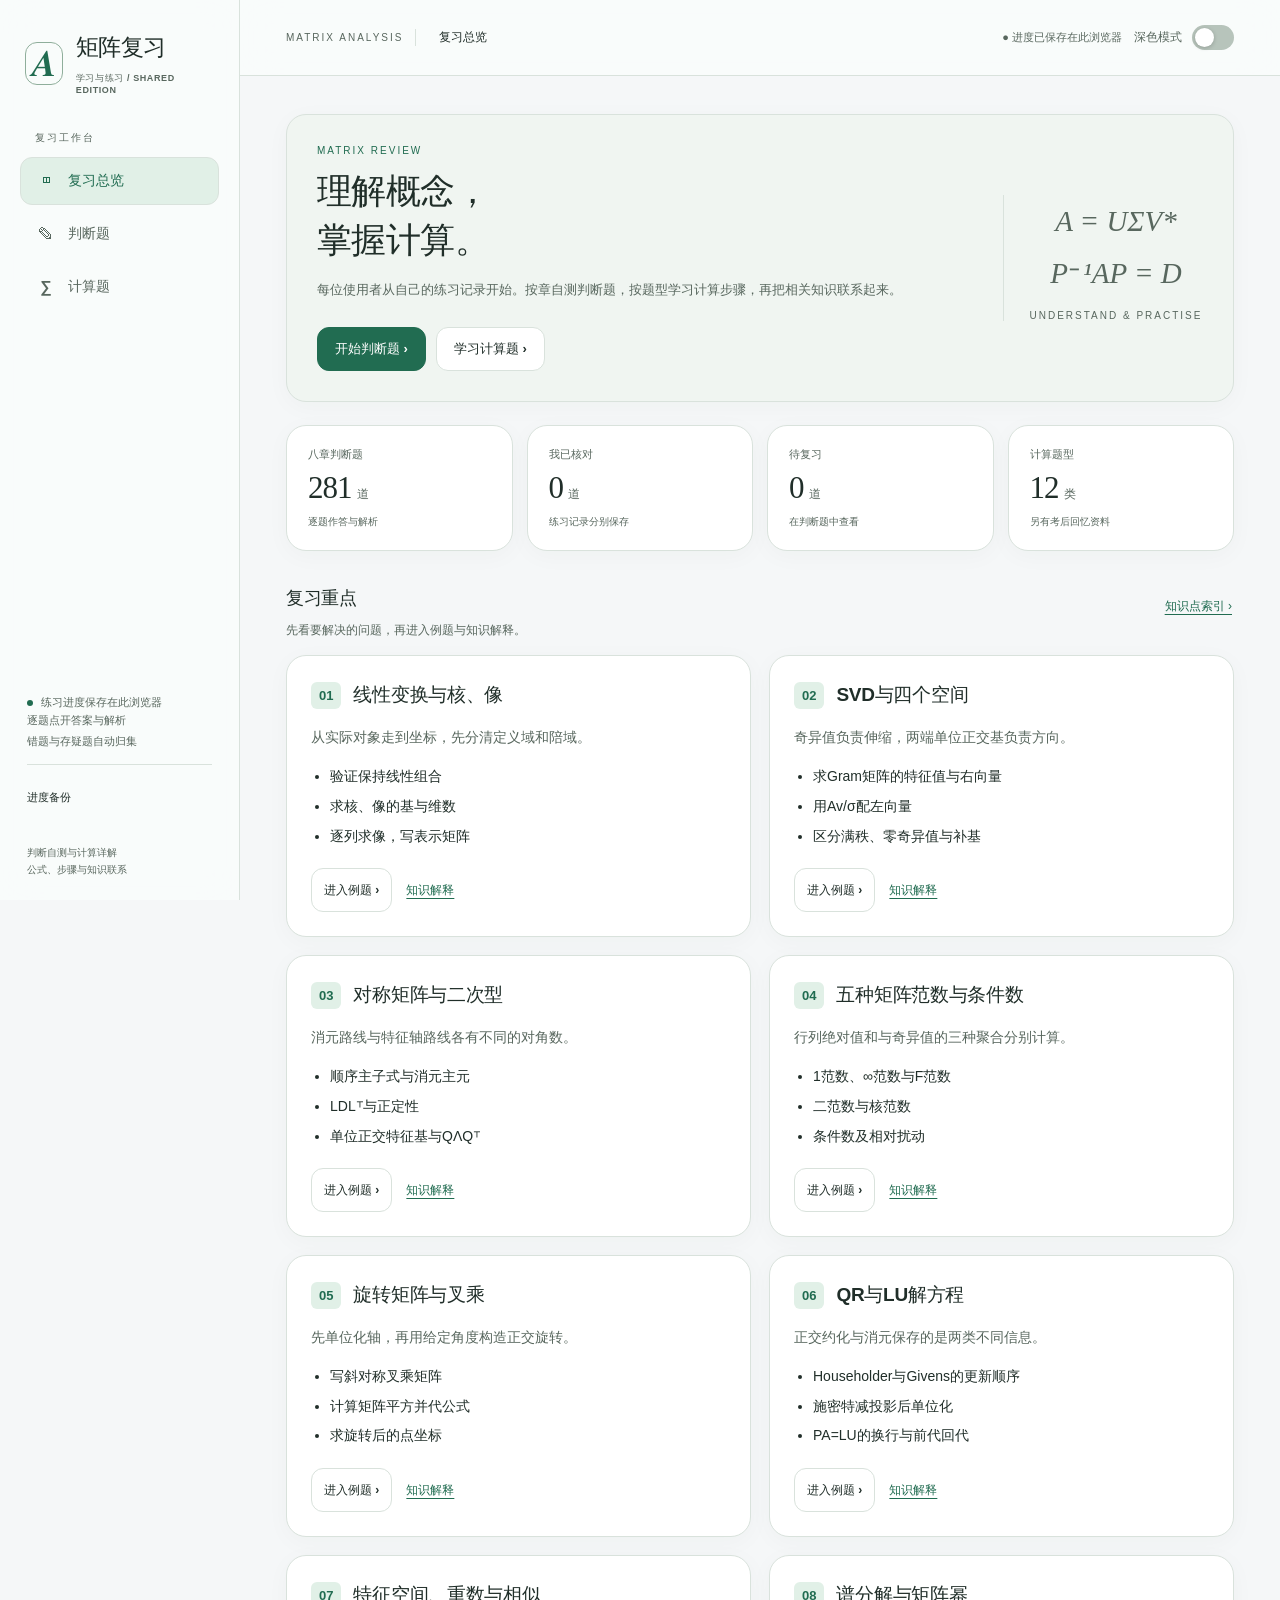
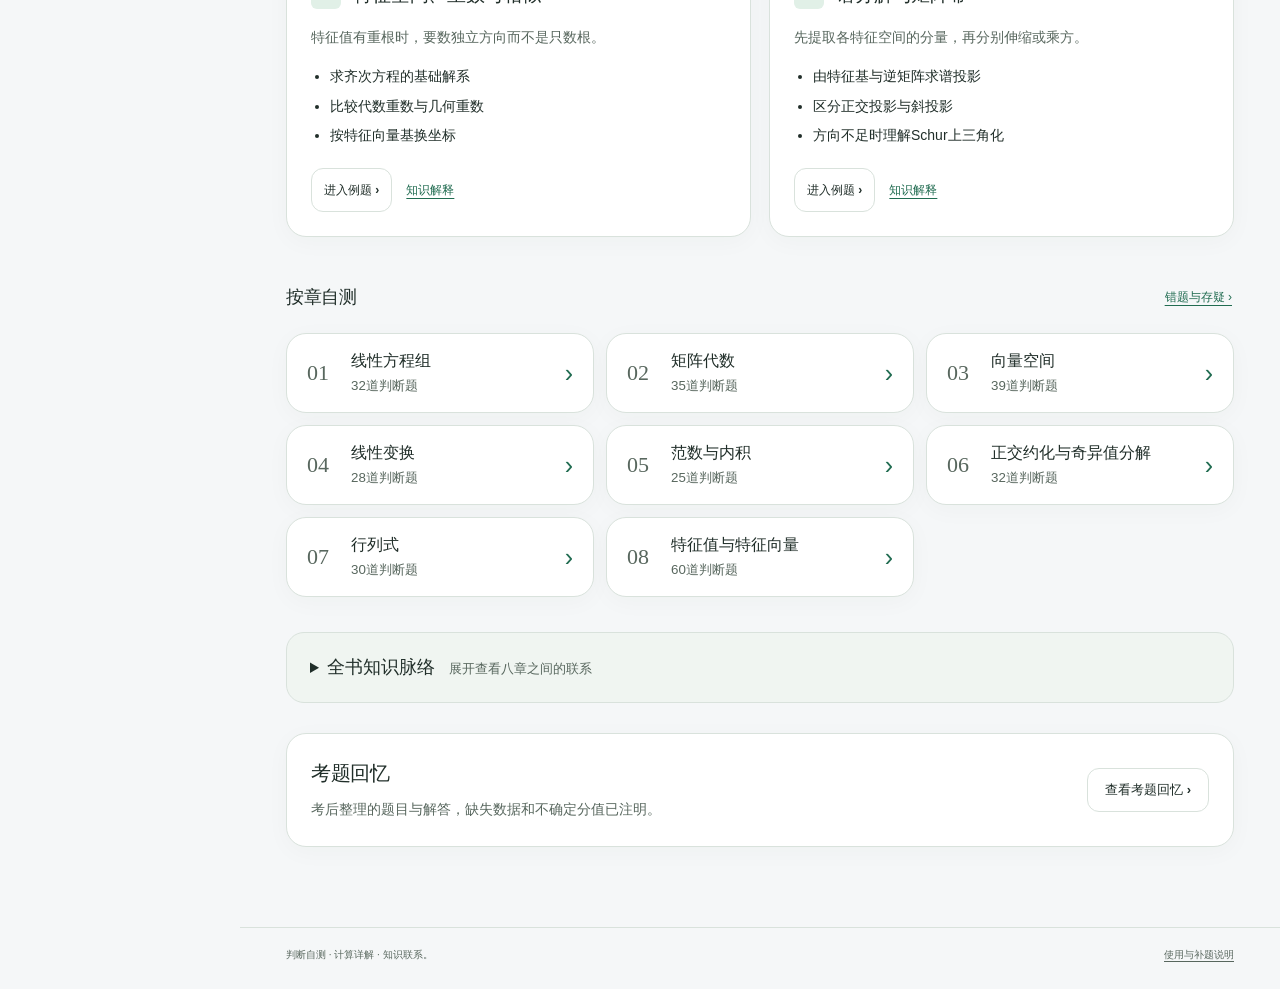
==== commit 4cd06a4b: "Update public matrix-analysis review" ====
--- a/index.html
+++ b/index.html
@@ -11,11 +11,12 @@
   <link rel="stylesheet" href="mobile.css?v=323b3945613b">
   <link rel="stylesheet" href="study.css?v=0c5cdf243495">
   <link rel="stylesheet" href="theme.css?v=24d8882e2663">
+  <link rel="stylesheet" href="layout.css?v=0b617012be53">
   <script defer src="vendor/katex/katex.min.js?v=e8d885505949"></script>
   <script defer src="vendor/katex/contrib/auto-render.min.js?v=bb53eb953394"></script>
   <script defer src="bank.js?v=4020114d0c50"></script>
   <script defer src="core.js?v=cf3524adc19d"></script>
-  <script defer src="app.js?v=e38ac60462fd"></script>
+  <script defer src="app.js?v=294938adc504"></script>
 </head>
 <body>
   <a class="skip" href="#main">跳至正文</a>
--- a/layout.css
+++ b/layout.css
@@ -0,0 +1,77 @@
+/* Keep controls in document flow so resizing never detaches a floating menu. */
+.workspace,#main,.calculation-topic,#calculation-case-panel{min-width:0}
+#main{width:100%}
+.page-head,.section-heading,.selector-heading{flex-wrap:wrap}
+.page-head>*,.section-heading>*,.selector-heading>*,.focus-title h3{min-width:0}
+.topbar{height:auto;min-height:76px;padding-top:13px;padding-bottom:13px;flex-wrap:wrap}
+.topbar>div{min-width:0;max-width:100%;flex-shrink:1;flex-wrap:wrap;gap:12px}
+.topbar-actions{margin-left:auto}
+.save-state{min-width:0;white-space:normal;overflow-wrap:break-word}
+.theme-toggle{flex-shrink:0}
+.reading{overflow-wrap:break-word;word-break:normal}
+.focus-grid{grid-template-columns:repeat(auto-fit,minmax(min(100%,310px),1fr))}
+.overview-chapter-grid{grid-template-columns:repeat(auto-fit,minmax(min(100%,300px),1fr))}
+.case-tabs{grid-template-columns:repeat(auto-fit,minmax(min(100%,210px),1fr));overflow:visible}
+.case-tab{display:flex;flex-direction:column;align-items:stretch;gap:0;text-align:left;min-width:0}
+.case-option-top{width:100%;min-width:0}
+.case-option-top strong{min-width:0;overflow-wrap:break-word;word-break:normal}
+.choice-indicator{flex-shrink:0}
+.case-source{display:block}
+.case-tab .selection-state{margin-top:auto;padding-top:10px}
+.method-switcher{grid-template-columns:repeat(auto-fit,minmax(min(100%,220px),1fr))}
+.method-choice,.method-choice.current{min-width:0}
+.method-choice strong{overflow-wrap:break-word;word-break:normal}
+.calculation-selector{grid-template-columns:minmax(0,1fr);gap:12px;align-items:stretch}
+.selection-description{margin:0;overflow-wrap:break-word}
+.topic-picker-field,.topic-picker{min-width:0;max-width:100%}
+.topic-picker-field>span{display:block;margin-bottom:9px;font-size:14px;font-weight:700;color:var(--green)}
+.topic-picker{background:var(--card);border:1.5px solid var(--ui-outline);border-radius:14px}
+.topic-picker>summary{list-style:none;display:flex;align-items:center;justify-content:space-between;gap:15px;min-height:52px;padding:12px 16px;font-size:16px;font-weight:650;line-height:1.6;cursor:pointer}
+.topic-picker>summary::-webkit-details-marker{display:none}
+.topic-picker>summary>span:first-child{min-width:0;overflow-wrap:break-word}
+.picker-chevron{flex-shrink:0;font-size:22px;color:var(--green)}
+.topic-picker[open] .picker-chevron{transform:rotate(180deg)}
+.topic-picker-options{position:static;padding:5px 15px 16px;border-top:1px solid var(--line);min-width:0}
+.topic-option-group{margin:15px 0 0;min-width:0}
+.topic-option-group h3{font-size:13px;line-height:1.6;color:var(--muted);margin:0 0 9px}
+.topic-option-grid{display:grid;grid-template-columns:repeat(auto-fit,minmax(min(100%,175px),1fr));gap:8px}
+.topic-option{display:flex;align-items:center;justify-content:space-between;gap:12px;min-height:46px;min-width:0;padding:11px 13px;border:1px solid var(--line);border-radius:10px;background:var(--card);color:var(--ink);font:inherit;text-align:left;line-height:1.6}
+.topic-option strong{min-width:0;font-size:14px;font-weight:550;overflow-wrap:break-word}
+.topic-option>span{flex-shrink:0;color:var(--green)}
+.topic-option:hover{background:var(--ui-hover);border-color:var(--ui-outline)}
+.topic-option.selected{background:var(--accent);border-color:var(--green);color:var(--green)}
+.guide-toc>div{grid-template-columns:repeat(auto-fit,minmax(min(100%,240px),1fr))}
+@media screen and (max-width:980px){
+  :root{--sidebar:0px}
+  .sidebar{position:static;width:auto;display:block;padding:18px 20px 14px;border-right:0;border-bottom:1px solid var(--line)}
+  .brand{padding:0 3px 16px}
+  .side-label,.side-caption,.side-bottom p,.offline-indicator{display:none}
+  .side-bottom{display:block;padding:0}
+  .progress-tools{margin:10px 0 0;padding-top:0;border:0}
+  .progress-tools>summary{font-size:12px}
+  .progress-tools>div{display:flex;gap:10px;flex-wrap:wrap}
+  .progress-tools .side-button{width:auto;min-height:44px;margin:0}
+  .workspace{margin-left:0}
+  #nav{display:grid;grid-template-columns:repeat(3,minmax(0,1fr));gap:7px;overflow:visible}
+  #nav button{min-width:0;justify-content:center;padding:11px 7px;margin:0;font-size:14px}
+  .topbar{min-height:58px}
+  .topbar #breadcrumb{padding:0;border:0}
+  .topbar .eyebrow{display:none}
+  .stat-grid{grid-template-columns:repeat(2,minmax(0,1fr))}
+  .hero{grid-template-columns:minmax(0,1fr)}
+  .hero-math{display:none}
+  .skip{left:18px}
+}
+@media screen and (max-width:520px){
+  .topbar{gap:7px;padding:10px 18px}
+  .topbar-actions{gap:10px;flex:1;justify-content:flex-end}
+  .save-state{flex:1;text-align:right;max-width:150px}
+  .theme-toggle{font-size:11px}
+  .case-tab,.method-choice,.method-choice.current{min-height:0}
+  .case-tab{padding:15px}
+  .reading,.guide-reading{padding:18px}
+  .topic-picker-options{padding-left:10px;padding-right:10px}
+  .topic-option-grid{grid-template-columns:minmax(0,1fr)}
+  .selector-heading>span{text-align:left}
+}
+@media print{.topic-picker-options{display:none!important}}
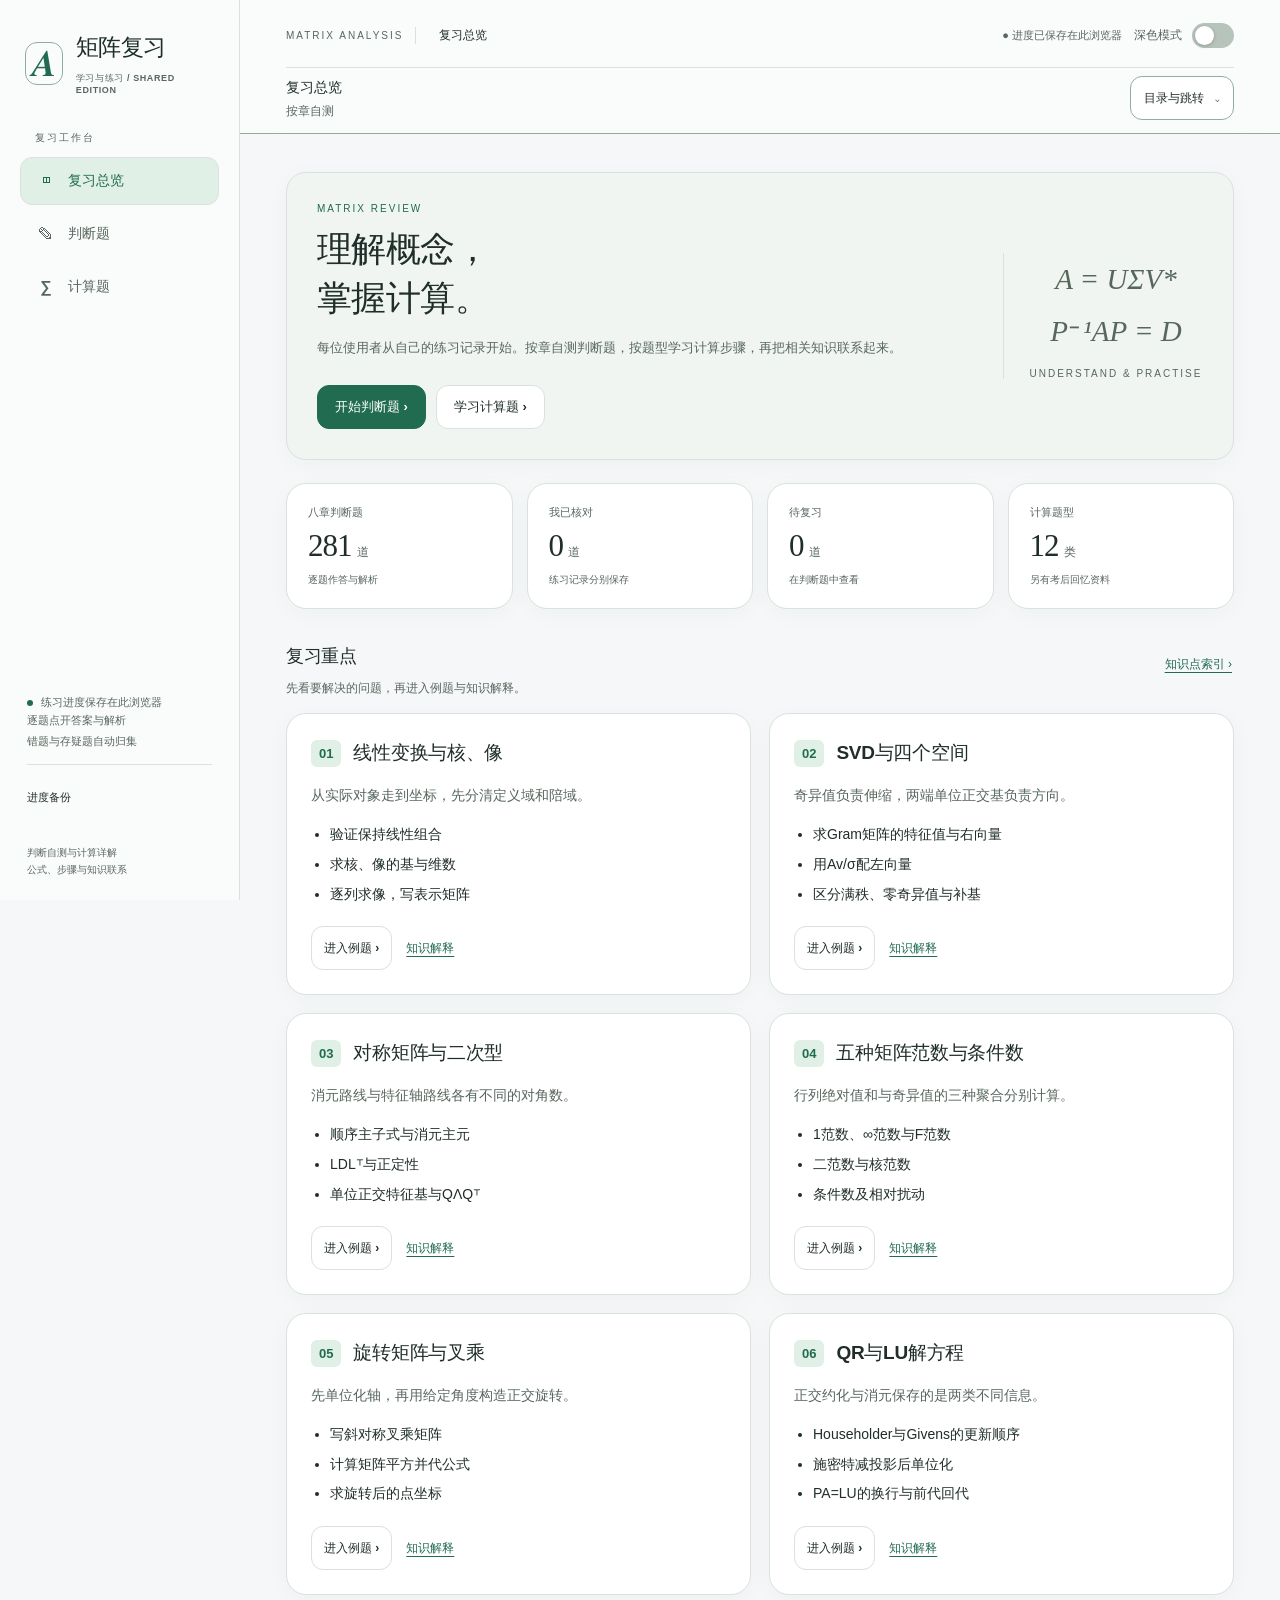
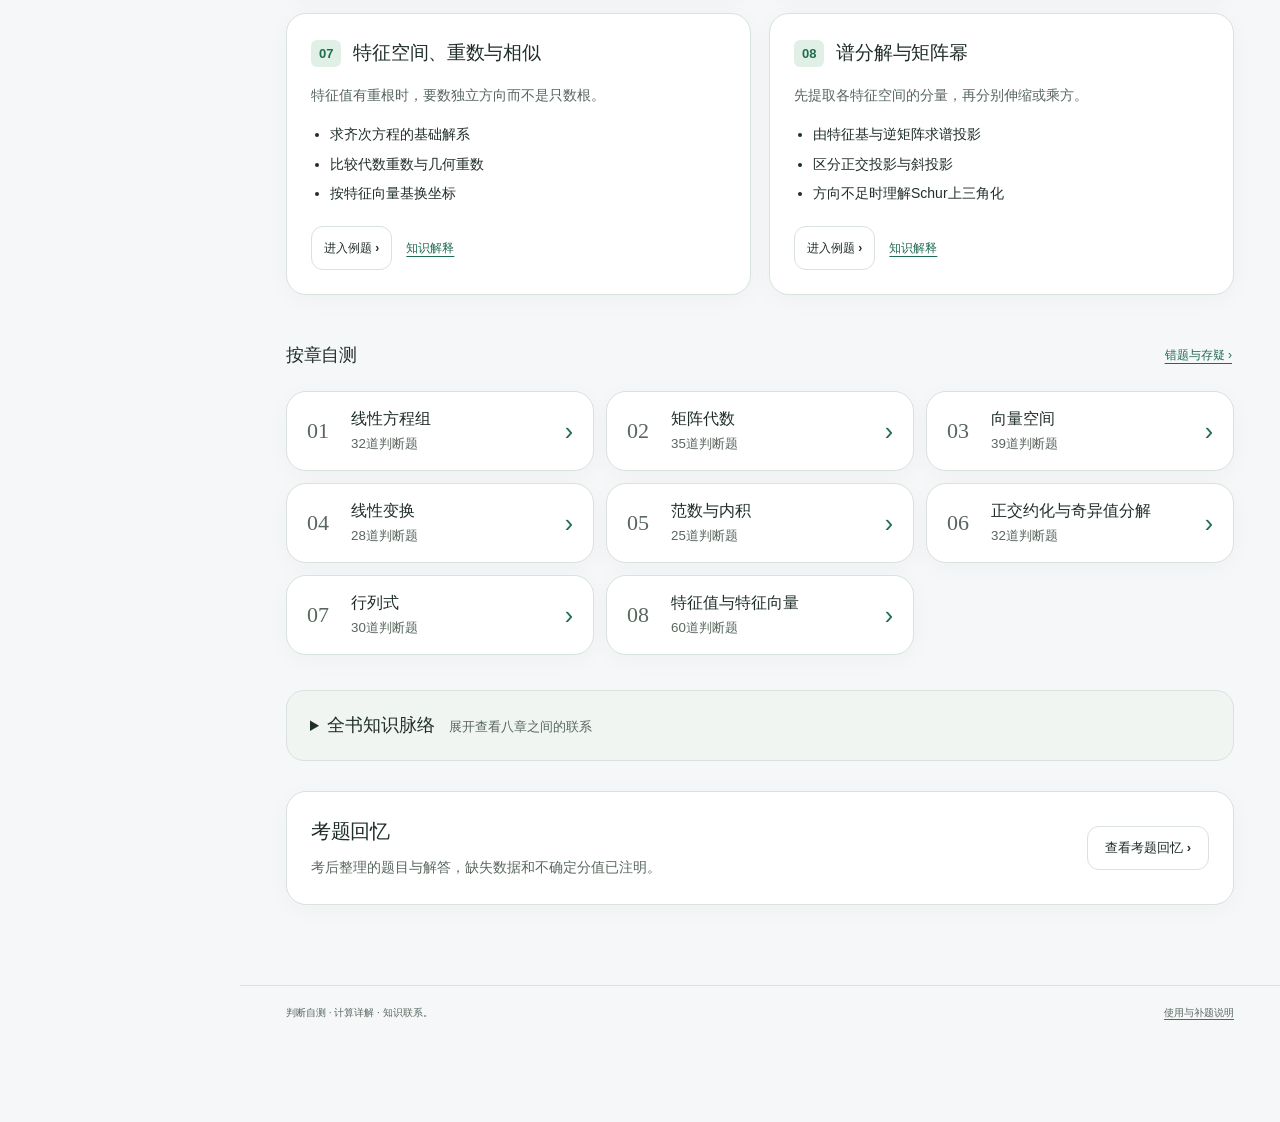
==== commit 221eaa0e: "Update public matrix-analysis review" ====
--- a/index.html
+++ b/index.html
@@ -5,18 +5,18 @@
   <meta name="viewport" content="width=device-width,initial-scale=1">
   <meta name="theme-color" content="#f5f7f8">
   <title>矩阵复习</title>
-  <script>try{if(localStorage.getItem("matrix-review.theme")==="dark"){document.documentElement.dataset.theme="dark";document.querySelector('meta[name="theme-color"]').content="#111714";}}catch(e){}</script>
+  <script>try{if(localStorage.getItem("matrix-review.theme")==="dark"){document.documentElement.dataset.theme="dark";document.querySelector('meta[name="theme-color"]').content="#0d0d10";}}catch(e){}</script>
   <link rel="stylesheet" href="vendor/katex/katex.min.css?v=19095127357e">
-  <link rel="stylesheet" href="style.css?v=c8d99912c27a">
-  <link rel="stylesheet" href="mobile.css?v=323b3945613b">
+  <link rel="stylesheet" href="style.css?v=bbf6fe3510bf">
+  <link rel="stylesheet" href="mobile.css?v=49b1cda89ac2">
   <link rel="stylesheet" href="study.css?v=0c5cdf243495">
-  <link rel="stylesheet" href="theme.css?v=24d8882e2663">
-  <link rel="stylesheet" href="layout.css?v=0b617012be53">
+  <link rel="stylesheet" href="theme.css?v=6bb2911e28e2">
+  <link rel="stylesheet" href="layout.css?v=339924d6b5a7">
   <script defer src="vendor/katex/katex.min.js?v=e8d885505949"></script>
   <script defer src="vendor/katex/contrib/auto-render.min.js?v=bb53eb953394"></script>
   <script defer src="bank.js?v=4020114d0c50"></script>
   <script defer src="core.js?v=cf3524adc19d"></script>
-  <script defer src="app.js?v=294938adc504"></script>
+  <script defer src="app.js?v=b45f04b0af50"></script>
 </head>
 <body>
   <a class="skip" href="#main">跳至正文</a>
@@ -36,11 +36,19 @@
     </div>
   </aside>
   <div class="workspace">
-    <header class="topbar"><div><span class="eyebrow">MATRIX ANALYSIS</span><span id="breadcrumb">复习总览</span></div><div class="topbar-actions"><span id="saveState" class="save-state" role="status">就绪</span><label class="theme-toggle"><span>深色模式</span><input type="checkbox" id="themeToggle" role="switch" aria-label="深色模式"><span class="theme-track" aria-hidden="true"></span></label></div></header>
+    <header class="topbar">
+      <div><span class="eyebrow">MATRIX ANALYSIS</span><span id="breadcrumb">复习总览</span></div>
+      <div class="topbar-actions"><span id="saveState" class="save-state" role="status">就绪</span><label class="theme-toggle"><span>深色模式</span><input type="checkbox" id="themeToggle" role="switch" aria-label="深色模式"><span class="theme-track" aria-hidden="true"></span></label></div>
+      <div class="reading-dock" aria-label="当前阅读位置与导航">
+        <div class="dock-context"><strong id="readingLocation">复习总览</strong><span id="readingSection">学习重点与章节入口</span></div>
+        <details id="readingMenu" class="dock-menu"><summary>目录与跳转 <span aria-hidden="true">⌄</span></summary><div id="readingMenuPanel" class="dock-menu-panel"></div></details>
+      </div>
+    </header>
     <main id="main" tabindex="-1"></main>
     <footer class="footer">判断自测 · 计算详解 · 知识联系。<a href="guide.html" target="_blank" rel="noopener">使用与补题说明</a></footer>
   </div>
   <div id="toast" class="toast" role="status" aria-live="polite"></div>
+  <nav id="readingTools" class="reading-tools" aria-label="快捷翻题与返回顶部" hidden></nav>
   <dialog id="confirmDialog"><form method="dialog"><h2 id="dialogTitle">确认提交</h2><p id="dialogText"></p><div class="button-row"><button value="cancel" class="button secondary">返回检查</button><button value="ok" class="button">继续</button></div></form></dialog>
   <noscript>请使用支持 JavaScript 的浏览器打开此文件。也可以阅读本目录的 Markdown 题库和批改。</noscript>
 </body>
--- a/style.css
+++ b/style.css
@@ -1,6 +1,6 @@
-:root{--ink:#21312e;--muted:#687670;--forest:#163e36;--green:#27634e;--accent:#dbe9bd;--paper:#f5f4ee;--card:#fffefa;--line:#e0e3da;--red:#a13c35;--red-bg:#fff1ed;--amber:#8b641a;--amber-bg:#fcf5df;--good-bg:#edf5e9;--sidebar:240px;font-family:"Segoe UI","Microsoft YaHei",sans-serif;color:var(--ink);background:var(--paper);font-synthesis:none}
-*{box-sizing:border-box}body{margin:0}button,input,select,textarea{font:inherit}button,a,input,summary{touch-action:manipulation}button{cursor:pointer}button:disabled{cursor:default}a{color:var(--green);text-underline-offset:3px}button:focus-visible,a:focus-visible,summary:focus-visible,select:focus-visible,textarea:focus-visible{outline:3px solid #6c9561;outline-offset:3px}button{color:inherit}.skip{position:fixed;top:-60px;left:260px;z-index:20;background:white;padding:12px}.skip:focus{top:12px}.sidebar{position:fixed;inset:0 auto 0 0;width:var(--sidebar);background:var(--forest);color:#f2f5e9;padding:32px 20px 22px;display:flex;flex-direction:column;z-index:10}.brand{display:flex;gap:13px;align-items:center;font-family:"SimSun",serif;font-size:23px;letter-spacing:1px;padding:0 5px 33px}.brand-symbol{font-size:37px;font-family:Georgia,serif;width:39px;height:43px;border:1px solid #799285;border-radius:6px;text-align:center;line-height:41px}.brand small{display:block;font-family:"Segoe UI",sans-serif;letter-spacing:.6px;font-size:9px;margin-top:9px;color:#b7cabc}.side-label{padding:0 15px;color:#9fb7a8;font-size:10px;letter-spacing:2px;margin:3px 0 12px}nav{display:grid;gap:5px}nav button{border:0;background:transparent;color:#cbd8cf;display:flex;align-items:center;gap:12px;padding:13px 15px;border-radius:7px;text-align:left;font-size:14px}nav button:hover{background:#245046}nav button.active{background:var(--accent);color:#243c2b;font-weight:650}nav .nav-icon{font-size:16px;width:20px;text-align:center}nav .count{margin-left:auto;font-size:11px;background:#ffffff1a;padding:2px 6px;border-radius:4px}.side-bottom{margin-top:auto;padding:26px 7px 0;font-size:11px}.side-bottom p{color:#a8c0b0;line-height:1.9}.offline-indicator{font-size:11px;color:#deebce}.offline-indicator i{display:inline-block;background:#bddb83;width:6px;height:6px;border-radius:50%;margin-right:5px}.side-button{border:1px solid #547365;background:transparent;color:#dfe8d8;padding:9px 10px;border-radius:5px;margin:0 0 7px;width:100%;font-size:11px}.side-button:hover{background:#2b5347}.side-caption{color:#92ad9a;font-size:10px;line-height:1.7;padding-top:13px}.workspace{margin-left:var(--sidebar)}.topbar{height:76px;border-bottom:1px solid var(--line);padding:0 46px;display:flex;align-items:center;justify-content:space-between;background:#fffefa;gap:10px}.topbar>div{display:flex;align-items:center;gap:24px}.eyebrow{font-size:10px;letter-spacing:2px;color:#7c887f}.topbar #breadcrumb{font-size:12px;border-left:1px solid var(--line);padding-left:23px}.save-state{font-size:11px;color:var(--muted)}.save-state.bad{color:var(--red);max-width:330px}main{max-width:1250px;margin:0 auto;padding:38px 46px 50px;min-height:calc(100vh - 130px)}h1,h2,h3,p{margin-top:0}h1{font-family:"Noto Serif SC","Source Han Serif SC","SimSun",serif;font-size:33px;line-height:1.4;letter-spacing:1px;font-weight:650;margin-bottom:15px}h2{font-size:21px;font-weight:650;line-height:1.5}h3{font-size:16px;line-height:1.6}p{line-height:1.9}.muted{color:var(--muted)}.small{font-size:12px}.overline{font-size:10px;letter-spacing:2px;color:var(--green);margin:0 0 10px;text-transform:uppercase}.page-head{display:flex;justify-content:space-between;gap:20px;align-items:flex-start;margin-bottom:25px}.page-head .intro{color:var(--muted);font-size:13px;line-height:1.9;max-width:700px;margin-bottom:0}.button{border:1px solid var(--forest);border-radius:5px;background:var(--forest);color:#fffef6;display:inline-flex;align-items:center;justify-content:center;gap:8px;padding:11px 17px;text-decoration:none;font-size:13px;font-weight:600;line-height:1.5}.button:hover{background:#2a594a}.button.secondary{background:transparent;color:var(--forest);border-color:#becaba}.button.secondary:hover{background:#ebefe3}.button.light{background:#e9f0d9;color:#28432e;border-color:transparent}.button.light:hover{background:#dbe9bd}.button.small{padding:7px 12px;font-size:12px}.button:disabled{opacity:.5}.text-button{border:0;padding:5px 2px;background:transparent;color:var(--green);font-size:12px;text-decoration:underline;text-underline-offset:4px}.button-row{display:flex;flex-wrap:wrap;align-items:center;gap:10px}.hero{padding:32px 34px;background:#e8eddd;border:1px solid #dce4cd;border-radius:9px;display:grid;grid-template-columns:1fr 200px;gap:28px;margin-bottom:23px;position:relative;overflow:hidden}.hero h1{font-size:35px;margin-bottom:14px}.hero p{max-width:650px;font-size:13px;color:#51634e;margin-bottom:24px}.hero-math{align-self:center;text-align:center;color:#697d55;font:italic 29px Georgia,serif;line-height:1.8;border-left:1px solid #cdd7bf;padding-left:25px}.hero-math small{display:block;font:10px "Segoe UI",sans-serif;letter-spacing:2px;margin-top:10px}.stat-grid{display:grid;grid-template-columns:repeat(4,1fr);gap:14px;margin-bottom:30px}.stat{background:var(--card);border:1px solid var(--line);border-radius:7px;padding:21px}.stat-label{font-size:11px;color:var(--muted);margin-bottom:8px}.stat-value{font:31px Georgia,"Microsoft YaHei",serif;letter-spacing:-1px}.stat-value span{font:12px "Microsoft YaHei",sans-serif;letter-spacing:0;color:var(--muted);margin-left:5px}.stat-foot{font-size:10px;color:var(--muted);margin-top:9px}.section-heading{display:flex;align-items:center;justify-content:space-between;gap:12px;margin:0 0 14px}.section-heading h2{margin:0;font-size:18px}.dashboard-grid{display:grid;grid-template-columns:1.35fr 1fr;gap:22px}.panel{border:1px solid var(--line);background:var(--card);border-radius:7px;overflow:hidden}.panel-pad{padding:22px}.chapter-row{display:flex;gap:16px;align-items:center;padding:15px 20px;border:0;border-bottom:1px solid var(--line);background:transparent;width:100%;text-align:left}.chapter-row:last-child{border-bottom:0}.chapter-row:hover{background:#f0f3e8}.chapter-number{font:22px Georgia,serif;color:#7d8e6f;width:29px}.chapter-info{flex:1;min-width:0}.chapter-info strong{font-size:13px;font-weight:600;display:block;margin-bottom:5px}.chapter-info small{color:var(--muted);font-size:10px}.arrow{color:#7b8e71}.priority-item{padding:17px 0;border-bottom:1px solid var(--line)}.priority-item:first-child{padding-top:0}.priority-item:last-child{border-bottom:0;padding-bottom:0}.priority-item h3{font-size:14px;margin:0 0 6px}.priority-item p{font-size:12px;color:var(--muted);margin:0}.tag{display:inline-block;border:1px solid #d7e1c8;color:#5b7048;padding:3px 7px;border-radius:4px;font-size:10px;line-height:1.5;white-space:nowrap}.tag.optional{background:#f8f0e3;color:#856637;border-color:#eadbc0}.tag.original{color:#69736e;border-color:#dfe2dc}.banner{border-left:3px solid #b7ca8e;background:#edf2e3;padding:16px 20px;font-size:12px;line-height:1.9;margin:20px 0}.banner.warn{background:var(--amber-bg);border-color:#d1b162}.banner p:last-child{margin-bottom:0}.chapter-tabs{display:grid;grid-template-columns:repeat(8,1fr);border:1px solid var(--line);border-radius:6px;overflow:hidden;margin-bottom:20px}.chapter-tabs button{background:var(--card);padding:14px 7px;border:0;border-right:1px solid var(--line);font-size:12px}.chapter-tabs button:last-child{border-right:0}.chapter-tabs button.active{background:var(--forest);color:white}.chapter-tabs button span{display:block;font-size:10px;opacity:.65;margin-top:5px}.toolbar{display:flex;align-items:center;justify-content:space-between;gap:15px;flex-wrap:wrap;margin:18px 0}.toolbar label{font-size:12px;color:var(--muted)}select{background:var(--card);border:1px solid #c9d1c2;padding:8px 12px;border-radius:4px;color:var(--ink);max-width:100%}.progress-line{height:4px;background:#e3e8da;overflow:hidden;border-radius:3px;margin:14px 0 24px}.progress-line span{display:block;height:100%;background:#87a55d;transition:width .15s}.practice-sticky{position:sticky;top:0;z-index:5;background:#f5f4eef5;backdrop-filter:blur(8px);border-bottom:1px solid var(--line);padding:12px 0;margin:0 0 20px;display:flex;gap:15px;align-items:center;justify-content:space-between}.practice-sticky strong{font-size:14px}.practice-sticky small{color:var(--muted);font-size:11px}.question{background:var(--card);border:1px solid var(--line);border-radius:7px;padding:22px 25px;margin:0 0 16px;scroll-margin-top:90px}.question.is-wrong{border-left:3px solid #c47366}.question.is-unsure{border-left:3px solid #c8b05b}.q-meta{display:flex;align-items:center;gap:8px;flex-wrap:wrap;margin-bottom:12px;color:var(--muted);font-size:10px}.q-id{color:var(--green);font-weight:700;font-size:12px;letter-spacing:.6px}.q-meta .q-origin{margin-left:auto}.q-text{line-height:1.95;font-size:15px;margin-bottom:16px}.question fieldset{padding:0;border:0;margin:0;min-width:0}.sr-only{position:absolute;clip:rect(0,0,0,0);clip-path:inset(50%);width:1px;height:1px;overflow:hidden;white-space:nowrap}.choices{display:flex;flex-wrap:wrap;gap:9px;align-items:center}.choice{display:flex;align-items:center;gap:7px;border:1px solid #d7ddcf;padding:9px 17px;font-size:12px;border-radius:5px;background:#fffefb;cursor:pointer;min-width:84px}.choice:hover{background:#f1f4e9}.choice.selected{background:#eaf0df;border-color:#77915d;color:#2d4f2c}.choice input{accent-color:var(--forest);margin:0}.choice:has(input:focus-visible){outline:3px solid #9ab67c;outline-offset:2px}.choice:has(input:disabled){cursor:default}.flag-button{margin-left:auto;border:0;background:none;color:#8a7950;padding:8px;font-size:11px}.flag-button.flagged{background:var(--amber-bg);border-radius:4px;color:var(--amber)}.q-verdict{font-size:12px;display:flex;gap:9px;align-items:center;margin:14px 0 6px;flex-wrap:wrap}.pill{display:inline-block;padding:4px 9px;background:var(--good-bg);color:#3c7043;border-radius:4px;font-size:11px}.pill.wrong{background:var(--red-bg);color:var(--red)}.pill.unsure{background:var(--amber-bg);color:var(--amber)}.explanation{margin-top:14px;border-top:1px solid var(--line);padding-top:13px;font-size:13px;line-height:1.95}.explanation>summary{cursor:pointer;color:var(--green);font-weight:600;font-size:12px;margin-bottom:7px}.explanation .exp-body{padding-top:7px}.takeaway{background:#f1f4e8;padding:10px 14px;margin:14px 0;font-size:12px;border-radius:4px}.source-link{font-size:11px;line-height:1.8}.source-links{display:flex;gap:8px 14px;flex-wrap:wrap;margin-top:10px}.source-note{font-size:11px;background:#fcf6e9;padding:10px 13px;border-radius:4px;margin:12px 0}.result{padding:25px;background:#e9efdf;border:1px solid #d6e0c6;border-radius:7px;margin-bottom:22px}.result h2{margin-bottom:10px}.result p{font-size:12px;margin-bottom:12px}.result-numbers{display:flex;gap:25px;flex-wrap:wrap;margin:18px 0}.result-numbers strong{font:27px Georgia,serif;display:block;margin-bottom:3px}.result-numbers span{font-size:11px;color:var(--muted)}.jump-grid{display:flex;gap:6px;flex-wrap:wrap;margin-top:15px}.jump-grid a{width:34px;height:29px;text-align:center;line-height:29px;border-radius:4px;background:#fffefa;text-decoration:none;font-size:11px;border:1px solid #d2dbc6}.jump-grid a.wrong{background:var(--red-bg);border-color:#ebd0c7;color:var(--red)}.jump-grid a.unsure{background:var(--amber-bg);color:var(--amber);border-color:#e3d39e}.filter-pills{display:flex;gap:7px;flex-wrap:wrap}.filter-pills button{background:var(--card);border:1px solid var(--line);border-radius:5px;padding:8px 12px;font-size:12px}.filter-pills button.active{background:var(--forest);color:white;border-color:var(--forest)}.empty{border:1px dashed #bfcdb3;border-radius:7px;padding:45px;text-align:center;background:#fafbf4}.empty h2{font-family:"SimSun",serif;font-weight:500}.empty p{font-size:13px;color:var(--muted);margin:0}.guide-grid{display:grid;grid-template-columns:repeat(2,1fr);gap:16px}.guide-tile{display:flex;flex-direction:column;border:1px solid var(--line);background:var(--card);border-radius:6px;padding:22px;text-align:left}.guide-tile:hover{background:#f0f3e8}.guide-tile h3{margin:10px 0;font-size:15px}.guide-tile p{font-size:12px;color:var(--muted);margin-bottom:15px}.guide-tile span:last-child{font-size:11px;color:var(--green);margin-top:auto}.reading{background:var(--card);border:1px solid var(--line);border-radius:7px;padding:30px 34px;font-size:14px;line-height:2}.reading p{margin-bottom:20px}.reading table,table.report{border-collapse:collapse;width:100%;font-size:12px;margin:20px 0}.reading th,.reading td,table.report th,table.report td{border-bottom:1px solid var(--line);text-align:left;padding:11px 12px;line-height:1.8}.reading th,table.report th{background:#f0f3e8;color:#4e6346;font-weight:600}.table-wrap{overflow-x:auto}.katex{font-size:1.05em}.katex-display{overflow-x:auto;overflow-y:hidden;padding:8px 0;max-width:100%}.formula{overflow-x:auto}.condition-lab{border:1px solid #c9d6bc;background:#f0f5e8;border-radius:6px;padding:22px;margin:24px 0}.condition-lab h3{margin-bottom:10px}.lab-controls{display:grid;grid-template-columns:repeat(2,1fr);gap:20px}.lab-controls label{font-size:12px;display:block}.lab-controls input{width:100%;accent-color:var(--forest);margin:13px 0}.lab-result{display:grid;grid-template-columns:repeat(3,1fr);gap:15px;padding:18px 0 0;border-top:1px solid #d3ddc7}.lab-result strong{font:24px Georgia,serif;display:block;margin-top:7px}.lab-result small{font-size:10px;color:#657751}.mini-bars{display:grid;gap:10px;margin:12px 0 20px;font-size:11px}.mini-bars>div{display:flex;align-items:center;gap:8px}.mini-bars span{width:70px;flex-shrink:0}.mini-bars i{display:block;height:7px;background:#92ad6d;min-width:1px}.calc-list{display:grid;grid-template-columns:repeat(2,1fr);gap:15px}.calc-tile{border:1px solid var(--line);border-radius:6px;background:var(--card);padding:20px;text-align:left;display:flex;flex-direction:column;gap:10px}.calc-tile:hover{background:#f0f3e8}.calc-tile strong{font-size:15px;line-height:1.7}.calc-tile p{font-size:11px;color:var(--muted);margin:0;line-height:1.8}.calc-prompt{font-size:15px;line-height:2;margin:15px 0 22px}.note-label{display:block;color:var(--muted);font-size:12px;margin-bottom:9px}textarea{width:100%;min-height:125px;padding:14px;border:1px solid #cbd5c3;border-radius:5px;background:#fffffb;color:var(--ink);font-size:13px;line-height:1.8;resize:vertical}input[type=number]{border:1px solid #becbb2;border-radius:4px;padding:8px;width:75px;background:#fffffb}.calc-solution{border-top:1px solid var(--line);margin-top:25px;padding-top:20px;font-size:13px;line-height:2}.step{padding:16px 0;border-bottom:1px solid var(--line)}.step h3{font-size:14px;color:#3e6640;margin-bottom:8px}.step:last-child{border:0}.pitfalls{background:var(--amber-bg);padding:17px 20px;font-size:12px;border-radius:5px}.pitfalls ul{padding-left:20px;margin-bottom:0;line-height:2}.exam-options{display:flex;align-items:center;gap:10px;font-size:13px;line-height:1.8;margin:15px 0}.exam-options input{accent-color:var(--forest)}.exam-title{margin:30px 0 17px;border-top:1px solid var(--line);padding-top:25px}.calc-exam-block{margin:15px 0}.footer{max-width:1250px;margin:auto;padding:18px 46px 25px;color:#8b958b;font-size:10px;line-height:1.8;border-top:1px solid var(--line);display:flex;justify-content:space-between;gap:15px}.footer a{color:#72816c}.toast{position:fixed;bottom:26px;left:calc(50% + 100px);transform:translateX(-50%);padding:12px 20px;background:var(--forest);color:#fff;border-radius:6px;max-width:80vw;z-index:30;font-size:12px;opacity:0;pointer-events:none;transition:opacity .15s}.toast.show{opacity:1}dialog{max-width:460px;width:90vw;border:1px solid #bbcbb0;border-radius:9px;padding:28px;color:var(--ink);background:var(--card)}dialog::backdrop{background:#112e2850}dialog h2{font-size:20px}dialog p{font-size:13px;color:var(--muted);margin-bottom:25px}
-@media(min-width:1600px){main{padding-top:45px}.topbar{padding-left:max(46px,calc((100vw - var(--sidebar) - 1158px)/2))}}
-@media(max-width:1150px){:root{--sidebar:205px}.sidebar{padding:26px 14px}.brand{font-size:21px}.brand small{font-size:8px;letter-spacing:0}.topbar{padding:0 27px}main{padding:30px 27px}.hero{grid-template-columns:1fr;padding:28px}.hero-math{display:none}.hero h1{font-size:30px}.dashboard-grid{grid-template-columns:1fr}.stat{padding:17px}.chapter-tabs{grid-template-columns:repeat(4,1fr)}.chapter-tabs button{border-bottom:1px solid var(--line)}.footer{padding-left:27px;padding-right:27px}.topbar .eyebrow{display:none}}
-@media(max-width:760px){:root{--sidebar:0px}.sidebar{position:static;width:auto;padding:18px 17px 12px;display:block}.brand{padding:0 2px 15px;font-size:22px}.brand-symbol{font-size:30px;height:36px;line-height:34px;width:35px}.brand small{font-size:9px;letter-spacing:.5px;margin-top:6px}.side-label,.side-caption,.side-bottom p,.offline-indicator{display:none}.side-bottom{padding:11px 0 0;display:flex;gap:8px}.side-button{font-size:10px;padding:7px 10px;margin:0;width:auto}nav{display:flex;overflow-x:auto;gap:5px;scrollbar-width:thin}nav button{flex-shrink:0;padding:10px;font-size:11px;gap:5px}nav .nav-icon{font-size:12px;width:14px}nav .count{font-size:9px} .workspace{margin:0}.topbar{height:49px;padding:0 19px}.topbar #breadcrumb{border:0;padding:0;font-size:11px}.save-state{font-size:9px}main{padding:25px 18px 32px;min-height:50vh}h1{font-size:27px}.page-head{display:block;margin-bottom:20px}.page-head .button-row{margin-top:16px}.hero{padding:23px}.hero h1{font-size:28px}.hero p{font-size:12px}.stat-grid{grid-template-columns:repeat(2,1fr);gap:10px;margin-bottom:25px}.stat{padding:17px}.stat-value{font-size:28px}.dashboard-grid{gap:20px}.question{padding:18px 16px}.q-text{font-size:14px}.choice{min-width:75px;padding:9px 12px}.flag-button{margin-left:0;font-size:10px}.practice-sticky{gap:10px}.practice-sticky .button{font-size:11px;padding:9px 12px}.chapter-tabs button{font-size:11px}.chapter-tabs button span{font-size:9px}.guide-grid,.calc-list{grid-template-columns:1fr}.reading{padding:22px 18px;font-size:13px}.result{padding:20px}.result-numbers{gap:18px}.result-numbers strong{font-size:24px}.lab-controls{grid-template-columns:1fr;gap:8px}.lab-result{gap:8px}.lab-result strong{font-size:20px}.footer{padding:17px 18px;display:block;font-size:9px}.footer a{display:block;margin-top:5px}.toast{left:50%}.small{font-size:11px}}
-@media print{.sidebar,.topbar,.footer,.practice-sticky,.button-row,.flag-button,.choices,#toast,.toolbar,.chapter-tabs,.condition-lab{display:none!important}.workspace{margin:0}main{padding:0;max-width:none}.question,.reading{border:0;break-inside:avoid;padding:15px 0}.explanation{display:block}.explanation>summary{display:none}details:not([open])>*:not(summary){display:block}a{color:#222}h1{font-size:24px}.hero{background:white;border:0}.guide-grid{display:block}textarea{border:0}.katex-display{overflow:visible}}
+:root{--ink:#21312e;--muted:#687670;--forest:#163e36;--green:#27634e;--accent:#dbe9bd;--paper:#f5f4ee;--card:#fffefa;--line:#e0e3da;--red:#a13c35;--red-bg:#fff1ed;--amber:#8b641a;--amber-bg:#fcf5df;--good-bg:#edf5e9;--sidebar:240px;font-family:"Segoe UI","Microsoft YaHei",sans-serif;color:var(--ink);background:var(--paper);font-synthesis:none}
+*{box-sizing:border-box}body{margin:0}button,input,select,textarea{font:inherit}button,a,input,summary{touch-action:manipulation}button{cursor:pointer}button:disabled{cursor:default}a{color:var(--green);text-underline-offset:3px}button:focus-visible,a:focus-visible,summary:focus-visible,select:focus-visible,textarea:focus-visible{outline:3px solid #6c9561;outline-offset:3px}button{color:inherit}.skip{position:fixed;top:-60px;left:260px;z-index:20;background:white;padding:12px}.skip:focus{top:12px}.sidebar{position:fixed;inset:0 auto 0 0;width:var(--sidebar);background:var(--forest);color:#f2f5e9;padding:32px 20px 22px;display:flex;flex-direction:column;z-index:10}.brand{display:flex;gap:13px;align-items:center;font-family:"SimSun",serif;font-size:23px;letter-spacing:1px;padding:0 5px 33px}.brand-symbol{font-size:37px;font-family:Georgia,serif;width:39px;height:43px;border:1px solid #799285;border-radius:6px;text-align:center;line-height:41px}.brand small{display:block;font-family:"Segoe UI",sans-serif;letter-spacing:.6px;font-size:9px;margin-top:9px;color:#b7cabc}.side-label{padding:0 15px;color:#9fb7a8;font-size:10px;letter-spacing:2px;margin:3px 0 12px}#nav{display:grid;gap:5px}#nav button{border:0;background:transparent;color:#cbd8cf;display:flex;align-items:center;gap:12px;padding:13px 15px;border-radius:7px;text-align:left;font-size:14px}#nav button:hover{background:#245046}#nav button.active{background:var(--accent);color:#243c2b;font-weight:650}#nav .nav-icon{font-size:16px;width:20px;text-align:center}#nav .count{margin-left:auto;font-size:11px;background:#ffffff1a;padding:2px 6px;border-radius:4px}.side-bottom{margin-top:auto;padding:26px 7px 0;font-size:11px}.side-bottom p{color:#a8c0b0;line-height:1.9}.offline-indicator{font-size:11px;color:#deebce}.offline-indicator i{display:inline-block;background:#bddb83;width:6px;height:6px;border-radius:50%;margin-right:5px}.side-button{border:1px solid #547365;background:transparent;color:#dfe8d8;padding:9px 10px;border-radius:5px;margin:0 0 7px;width:100%;font-size:11px}.side-button:hover{background:#2b5347}.side-caption{color:#92ad9a;font-size:10px;line-height:1.7;padding-top:13px}.workspace{margin-left:var(--sidebar)}.topbar{height:76px;border-bottom:1px solid var(--line);padding:0 46px;display:flex;align-items:center;justify-content:space-between;background:#fffefa;gap:10px}.topbar>div{display:flex;align-items:center;gap:24px}.eyebrow{font-size:10px;letter-spacing:2px;color:#7c887f}.topbar #breadcrumb{font-size:12px;border-left:1px solid var(--line);padding-left:23px}.save-state{font-size:11px;color:var(--muted)}.save-state.bad{color:var(--red);max-width:330px}main{max-width:1250px;margin:0 auto;padding:38px 46px 50px;min-height:calc(100vh - 130px)}h1,h2,h3,p{margin-top:0}h1{font-family:"Noto Serif SC","Source Han Serif SC","SimSun",serif;font-size:33px;line-height:1.4;letter-spacing:1px;font-weight:650;margin-bottom:15px}h2{font-size:21px;font-weight:650;line-height:1.5}h3{font-size:16px;line-height:1.6}p{line-height:1.9}.muted{color:var(--muted)}.small{font-size:12px}.overline{font-size:10px;letter-spacing:2px;color:var(--green);margin:0 0 10px;text-transform:uppercase}.page-head{display:flex;justify-content:space-between;gap:20px;align-items:flex-start;margin-bottom:25px}.page-head .intro{color:var(--muted);font-size:13px;line-height:1.9;max-width:700px;margin-bottom:0}.button{border:1px solid var(--forest);border-radius:5px;background:var(--forest);color:#fffef6;display:inline-flex;align-items:center;justify-content:center;gap:8px;padding:11px 17px;text-decoration:none;font-size:13px;font-weight:600;line-height:1.5}.button:hover{background:#2a594a}.button.secondary{background:transparent;color:var(--forest);border-color:#becaba}.button.secondary:hover{background:#ebefe3}.button.light{background:#e9f0d9;color:#28432e;border-color:transparent}.button.light:hover{background:#dbe9bd}.button.small{padding:7px 12px;font-size:12px}.button:disabled{opacity:.5}.text-button{border:0;padding:5px 2px;background:transparent;color:var(--green);font-size:12px;text-decoration:underline;text-underline-offset:4px}.button-row{display:flex;flex-wrap:wrap;align-items:center;gap:10px}.hero{padding:32px 34px;background:#e8eddd;border:1px solid #dce4cd;border-radius:9px;display:grid;grid-template-columns:1fr 200px;gap:28px;margin-bottom:23px;position:relative;overflow:hidden}.hero h1{font-size:35px;margin-bottom:14px}.hero p{max-width:650px;font-size:13px;color:#51634e;margin-bottom:24px}.hero-math{align-self:center;text-align:center;color:#697d55;font:italic 29px Georgia,serif;line-height:1.8;border-left:1px solid #cdd7bf;padding-left:25px}.hero-math small{display:block;font:10px "Segoe UI",sans-serif;letter-spacing:2px;margin-top:10px}.stat-grid{display:grid;grid-template-columns:repeat(4,1fr);gap:14px;margin-bottom:30px}.stat{background:var(--card);border:1px solid var(--line);border-radius:7px;padding:21px}.stat-label{font-size:11px;color:var(--muted);margin-bottom:8px}.stat-value{font:31px Georgia,"Microsoft YaHei",serif;letter-spacing:-1px}.stat-value span{font:12px "Microsoft YaHei",sans-serif;letter-spacing:0;color:var(--muted);margin-left:5px}.stat-foot{font-size:10px;color:var(--muted);margin-top:9px}.section-heading{display:flex;align-items:center;justify-content:space-between;gap:12px;margin:0 0 14px}.section-heading h2{margin:0;font-size:18px}.dashboard-grid{display:grid;grid-template-columns:1.35fr 1fr;gap:22px}.panel{border:1px solid var(--line);background:var(--card);border-radius:7px;overflow:hidden}.panel-pad{padding:22px}.chapter-row{display:flex;gap:16px;align-items:center;padding:15px 20px;border:0;border-bottom:1px solid var(--line);background:transparent;width:100%;text-align:left}.chapter-row:last-child{border-bottom:0}.chapter-row:hover{background:#f0f3e8}.chapter-number{font:22px Georgia,serif;color:#7d8e6f;width:29px}.chapter-info{flex:1;min-width:0}.chapter-info strong{font-size:13px;font-weight:600;display:block;margin-bottom:5px}.chapter-info small{color:var(--muted);font-size:10px}.arrow{color:#7b8e71}.priority-item{padding:17px 0;border-bottom:1px solid var(--line)}.priority-item:first-child{padding-top:0}.priority-item:last-child{border-bottom:0;padding-bottom:0}.priority-item h3{font-size:14px;margin:0 0 6px}.priority-item p{font-size:12px;color:var(--muted);margin:0}.tag{display:inline-block;border:1px solid #d7e1c8;color:#5b7048;padding:3px 7px;border-radius:4px;font-size:10px;line-height:1.5;white-space:nowrap}.tag.optional{background:#f8f0e3;color:#856637;border-color:#eadbc0}.tag.original{color:#69736e;border-color:#dfe2dc}.banner{border-left:3px solid #b7ca8e;background:#edf2e3;padding:16px 20px;font-size:12px;line-height:1.9;margin:20px 0}.banner.warn{background:var(--amber-bg);border-color:#d1b162}.banner p:last-child{margin-bottom:0}.chapter-tabs{display:grid;grid-template-columns:repeat(8,1fr);border:1px solid var(--line);border-radius:6px;overflow:hidden;margin-bottom:20px}.chapter-tabs button{background:var(--card);padding:14px 7px;border:0;border-right:1px solid var(--line);font-size:12px}.chapter-tabs button:last-child{border-right:0}.chapter-tabs button.active{background:var(--forest);color:white}.chapter-tabs button span{display:block;font-size:10px;opacity:.65;margin-top:5px}.toolbar{display:flex;align-items:center;justify-content:space-between;gap:15px;flex-wrap:wrap;margin:18px 0}.toolbar label{font-size:12px;color:var(--muted)}select{background:var(--card);border:1px solid #c9d1c2;padding:8px 12px;border-radius:4px;color:var(--ink);max-width:100%}.progress-line{height:4px;background:#e3e8da;overflow:hidden;border-radius:3px;margin:14px 0 24px}.progress-line span{display:block;height:100%;background:#87a55d;transition:width .15s}.practice-sticky{position:sticky;top:0;z-index:5;background:#f5f4eef5;backdrop-filter:blur(8px);border-bottom:1px solid var(--line);padding:12px 0;margin:0 0 20px;display:flex;gap:15px;align-items:center;justify-content:space-between}.practice-sticky strong{font-size:14px}.practice-sticky small{color:var(--muted);font-size:11px}.question{background:var(--card);border:1px solid var(--line);border-radius:7px;padding:22px 25px;margin:0 0 16px;scroll-margin-top:90px}.question.is-wrong{border-left:3px solid #c47366}.question.is-unsure{border-left:3px solid #c8b05b}.q-meta{display:flex;align-items:center;gap:8px;flex-wrap:wrap;margin-bottom:12px;color:var(--muted);font-size:10px}.q-id{color:var(--green);font-weight:700;font-size:12px;letter-spacing:.6px}.q-meta .q-origin{margin-left:auto}.q-text{line-height:1.95;font-size:15px;margin-bottom:16px}.question fieldset{padding:0;border:0;margin:0;min-width:0}.sr-only{position:absolute;clip:rect(0,0,0,0);clip-path:inset(50%);width:1px;height:1px;overflow:hidden;white-space:nowrap}.choices{display:flex;flex-wrap:wrap;gap:9px;align-items:center}.choice{display:flex;align-items:center;gap:7px;border:1px solid #d7ddcf;padding:9px 17px;font-size:12px;border-radius:5px;background:#fffefb;cursor:pointer;min-width:84px}.choice:hover{background:#f1f4e9}.choice.selected{background:#eaf0df;border-color:#77915d;color:#2d4f2c}.choice input{accent-color:var(--forest);margin:0}.choice:has(input:focus-visible){outline:3px solid #9ab67c;outline-offset:2px}.choice:has(input:disabled){cursor:default}.flag-button{margin-left:auto;border:0;background:none;color:#8a7950;padding:8px;font-size:11px}.flag-button.flagged{background:var(--amber-bg);border-radius:4px;color:var(--amber)}.q-verdict{font-size:12px;display:flex;gap:9px;align-items:center;margin:14px 0 6px;flex-wrap:wrap}.pill{display:inline-block;padding:4px 9px;background:var(--good-bg);color:#3c7043;border-radius:4px;font-size:11px}.pill.wrong{background:var(--red-bg);color:var(--red)}.pill.unsure{background:var(--amber-bg);color:var(--amber)}.explanation{margin-top:14px;border-top:1px solid var(--line);padding-top:13px;font-size:13px;line-height:1.95}.explanation>summary{cursor:pointer;color:var(--green);font-weight:600;font-size:12px;margin-bottom:7px}.explanation .exp-body{padding-top:7px}.takeaway{background:#f1f4e8;padding:10px 14px;margin:14px 0;font-size:12px;border-radius:4px}.source-link{font-size:11px;line-height:1.8}.source-links{display:flex;gap:8px 14px;flex-wrap:wrap;margin-top:10px}.source-note{font-size:11px;background:#fcf6e9;padding:10px 13px;border-radius:4px;margin:12px 0}.result{padding:25px;background:#e9efdf;border:1px solid #d6e0c6;border-radius:7px;margin-bottom:22px}.result h2{margin-bottom:10px}.result p{font-size:12px;margin-bottom:12px}.result-numbers{display:flex;gap:25px;flex-wrap:wrap;margin:18px 0}.result-numbers strong{font:27px Georgia,serif;display:block;margin-bottom:3px}.result-numbers span{font-size:11px;color:var(--muted)}.jump-grid{display:flex;gap:6px;flex-wrap:wrap;margin-top:15px}.jump-grid a{width:34px;height:29px;text-align:center;line-height:29px;border-radius:4px;background:#fffefa;text-decoration:none;font-size:11px;border:1px solid #d2dbc6}.jump-grid a.wrong{background:var(--red-bg);border-color:#ebd0c7;color:var(--red)}.jump-grid a.unsure{background:var(--amber-bg);color:var(--amber);border-color:#e3d39e}.filter-pills{display:flex;gap:7px;flex-wrap:wrap}.filter-pills button{background:var(--card);border:1px solid var(--line);border-radius:5px;padding:8px 12px;font-size:12px}.filter-pills button.active{background:var(--forest);color:white;border-color:var(--forest)}.empty{border:1px dashed #bfcdb3;border-radius:7px;padding:45px;text-align:center;background:#fafbf4}.empty h2{font-family:"SimSun",serif;font-weight:500}.empty p{font-size:13px;color:var(--muted);margin:0}.guide-grid{display:grid;grid-template-columns:repeat(2,1fr);gap:16px}.guide-tile{display:flex;flex-direction:column;border:1px solid var(--line);background:var(--card);border-radius:6px;padding:22px;text-align:left}.guide-tile:hover{background:#f0f3e8}.guide-tile h3{margin:10px 0;font-size:15px}.guide-tile p{font-size:12px;color:var(--muted);margin-bottom:15px}.guide-tile span:last-child{font-size:11px;color:var(--green);margin-top:auto}.reading{background:var(--card);border:1px solid var(--line);border-radius:7px;padding:30px 34px;font-size:14px;line-height:2}.reading p{margin-bottom:20px}.reading table,table.report{border-collapse:collapse;width:100%;font-size:12px;margin:20px 0}.reading th,.reading td,table.report th,table.report td{border-bottom:1px solid var(--line);text-align:left;padding:11px 12px;line-height:1.8}.reading th,table.report th{background:#f0f3e8;color:#4e6346;font-weight:600}.table-wrap{overflow-x:auto}.katex{font-size:1.05em}.katex-display{overflow-x:auto;overflow-y:hidden;padding:8px 0;max-width:100%}.formula{overflow-x:auto}.condition-lab{border:1px solid #c9d6bc;background:#f0f5e8;border-radius:6px;padding:22px;margin:24px 0}.condition-lab h3{margin-bottom:10px}.lab-controls{display:grid;grid-template-columns:repeat(2,1fr);gap:20px}.lab-controls label{font-size:12px;display:block}.lab-controls input{width:100%;accent-color:var(--forest);margin:13px 0}.lab-result{display:grid;grid-template-columns:repeat(3,1fr);gap:15px;padding:18px 0 0;border-top:1px solid #d3ddc7}.lab-result strong{font:24px Georgia,serif;display:block;margin-top:7px}.lab-result small{font-size:10px;color:#657751}.mini-bars{display:grid;gap:10px;margin:12px 0 20px;font-size:11px}.mini-bars>div{display:flex;align-items:center;gap:8px}.mini-bars span{width:70px;flex-shrink:0}.mini-bars i{display:block;height:7px;background:#92ad6d;min-width:1px}.calc-list{display:grid;grid-template-columns:repeat(2,1fr);gap:15px}.calc-tile{border:1px solid var(--line);border-radius:6px;background:var(--card);padding:20px;text-align:left;display:flex;flex-direction:column;gap:10px}.calc-tile:hover{background:#f0f3e8}.calc-tile strong{font-size:15px;line-height:1.7}.calc-tile p{font-size:11px;color:var(--muted);margin:0;line-height:1.8}.calc-prompt{font-size:15px;line-height:2;margin:15px 0 22px}.note-label{display:block;color:var(--muted);font-size:12px;margin-bottom:9px}textarea{width:100%;min-height:125px;padding:14px;border:1px solid #cbd5c3;border-radius:5px;background:#fffffb;color:var(--ink);font-size:13px;line-height:1.8;resize:vertical}input[type=number]{border:1px solid #becbb2;border-radius:4px;padding:8px;width:75px;background:#fffffb}.calc-solution{border-top:1px solid var(--line);margin-top:25px;padding-top:20px;font-size:13px;line-height:2}.step{padding:16px 0;border-bottom:1px solid var(--line)}.step h3{font-size:14px;color:#3e6640;margin-bottom:8px}.step:last-child{border:0}.pitfalls{background:var(--amber-bg);padding:17px 20px;font-size:12px;border-radius:5px}.pitfalls ul{padding-left:20px;margin-bottom:0;line-height:2}.exam-options{display:flex;align-items:center;gap:10px;font-size:13px;line-height:1.8;margin:15px 0}.exam-options input{accent-color:var(--forest)}.exam-title{margin:30px 0 17px;border-top:1px solid var(--line);padding-top:25px}.calc-exam-block{margin:15px 0}.footer{max-width:1250px;margin:auto;padding:18px 46px 25px;color:#8b958b;font-size:10px;line-height:1.8;border-top:1px solid var(--line);display:flex;justify-content:space-between;gap:15px}.footer a{color:#72816c}.toast{position:fixed;bottom:26px;left:calc(50% + 100px);transform:translateX(-50%);padding:12px 20px;background:var(--forest);color:#fff;border-radius:6px;max-width:80vw;z-index:30;font-size:12px;opacity:0;pointer-events:none;transition:opacity .15s}.toast.show{opacity:1}dialog{max-width:460px;width:90vw;border:1px solid #bbcbb0;border-radius:9px;padding:28px;color:var(--ink);background:var(--card)}dialog::backdrop{background:#112e2850}dialog h2{font-size:20px}dialog p{font-size:13px;color:var(--muted);margin-bottom:25px}
+@media(min-width:1600px){main{padding-top:45px}.topbar{padding-left:max(46px,calc((100vw - var(--sidebar) - 1158px)/2))}}
+@media(max-width:1150px){:root{--sidebar:205px}.sidebar{padding:26px 14px}.brand{font-size:21px}.brand small{font-size:8px;letter-spacing:0}.topbar{padding:0 27px}main{padding:30px 27px}.hero{grid-template-columns:1fr;padding:28px}.hero-math{display:none}.hero h1{font-size:30px}.dashboard-grid{grid-template-columns:1fr}.stat{padding:17px}.chapter-tabs{grid-template-columns:repeat(4,1fr)}.chapter-tabs button{border-bottom:1px solid var(--line)}.footer{padding-left:27px;padding-right:27px}.topbar .eyebrow{display:none}}
+@media(max-width:760px){:root{--sidebar:0px}.sidebar{position:static;width:auto;padding:18px 17px 12px;display:block}.brand{padding:0 2px 15px;font-size:22px}.brand-symbol{font-size:30px;height:36px;line-height:34px;width:35px}.brand small{font-size:9px;letter-spacing:.5px;margin-top:6px}.side-label,.side-caption,.side-bottom p,.offline-indicator{display:none}.side-bottom{padding:11px 0 0;display:flex;gap:8px}.side-button{font-size:10px;padding:7px 10px;margin:0;width:auto}#nav{display:flex;overflow-x:auto;gap:5px;scrollbar-width:thin}#nav button{flex-shrink:0;padding:10px;font-size:11px;gap:5px}#nav .nav-icon{font-size:12px;width:14px}#nav .count{font-size:9px} .workspace{margin:0}.topbar{height:49px;padding:0 19px}.topbar #breadcrumb{border:0;padding:0;font-size:11px}.save-state{font-size:9px}main{padding:25px 18px 32px;min-height:50vh}h1{font-size:27px}.page-head{display:block;margin-bottom:20px}.page-head .button-row{margin-top:16px}.hero{padding:23px}.hero h1{font-size:28px}.hero p{font-size:12px}.stat-grid{grid-template-columns:repeat(2,1fr);gap:10px;margin-bottom:25px}.stat{padding:17px}.stat-value{font-size:28px}.dashboard-grid{gap:20px}.question{padding:18px 16px}.q-text{font-size:14px}.choice{min-width:75px;padding:9px 12px}.flag-button{margin-left:0;font-size:10px}.practice-sticky{gap:10px}.practice-sticky .button{font-size:11px;padding:9px 12px}.chapter-tabs button{font-size:11px}.chapter-tabs button span{font-size:9px}.guide-grid,.calc-list{grid-template-columns:1fr}.reading{padding:22px 18px;font-size:13px}.result{padding:20px}.result-numbers{gap:18px}.result-numbers strong{font-size:24px}.lab-controls{grid-template-columns:1fr;gap:8px}.lab-result{gap:8px}.lab-result strong{font-size:20px}.footer{padding:17px 18px;display:block;font-size:9px}.footer a{display:block;margin-top:5px}.toast{left:50%}.small{font-size:11px}}
+@media print{.sidebar,.topbar,.footer,.practice-sticky,.button-row,.flag-button,.choices,#toast,.toolbar,.chapter-tabs,.condition-lab{display:none!important}.workspace{margin:0}main{padding:0;max-width:none}.question,.reading{border:0;break-inside:avoid;padding:15px 0}.explanation{display:block}.explanation>summary{display:none}details:not([open])>*:not(summary){display:block}a{color:#222}h1{font-size:24px}.hero{background:white;border:0}.guide-grid{display:block}textarea{border:0}.katex-display{overflow:visible}}
--- a/mobile.css
+++ b/mobile.css
@@ -1,20 +1,20 @@
-/* Larger touch targets and math scrolling on a phone. */
-@media(max-width:760px){
-  body{padding-bottom:env(safe-area-inset-bottom)}
-  .sidebar{padding-top:max(18px,env(safe-area-inset-top))}
-  nav button,.side-button,.choice,.flag-button,.filter-pills button,.button{min-height:44px}
-  .choice{font-size:14px;flex:1;justify-content:center}
-  .flag-button{flex-basis:100%;text-align:left;font-size:12px}
-  textarea,input[type=number],select{font-size:16px}
-  .q-text{font-size:16px;line-height:1.9}
-  .reading{font-size:15px;overflow-wrap:anywhere}
-  .calc-prompt{font-size:16px}
-  .katex-display{padding-bottom:12px}
-  .q-text>.katex,.exp-body>.katex,.step>.katex{max-width:100%;overflow-x:auto;overflow-y:hidden;vertical-align:middle}
-  .source-links{flex-direction:column;align-items:flex-start}
-  .chapter-tabs button{min-height:55px}
-  .topbar{height:auto;min-height:49px;gap:8px;padding-top:10px;padding-bottom:10px}
-  .topbar>div{flex-shrink:0}.save-state{text-align:right;line-height:1.6}
-  .toolbar{align-items:flex-start}.toolbar>label{width:100%}.toolbar select{max-width:100%}
-  .practice-sticky{top:0;padding:12px 0}
-}
+/* Larger touch targets and math scrolling on a phone. */
+@media(max-width:760px){
+  body{padding-bottom:env(safe-area-inset-bottom)}
+  .sidebar{padding-top:max(18px,env(safe-area-inset-top))}
+  #nav button,.side-button,.choice,.flag-button,.filter-pills button,.button{min-height:44px}
+  .choice{font-size:14px;flex:1;justify-content:center}
+  .flag-button{flex-basis:100%;text-align:left;font-size:12px}
+  textarea,input[type=number],select{font-size:16px}
+  .q-text{font-size:16px;line-height:1.9}
+  .reading{font-size:15px;overflow-wrap:anywhere}
+  .calc-prompt{font-size:16px}
+  .katex-display{padding-bottom:12px}
+  .q-text>.katex,.exp-body>.katex,.step>.katex{max-width:100%;overflow-x:auto;overflow-y:hidden;vertical-align:middle}
+  .source-links{flex-direction:column;align-items:flex-start}
+  .chapter-tabs button{min-height:55px}
+  .topbar{height:auto;min-height:49px;gap:8px;padding-top:10px;padding-bottom:10px}
+  .topbar>div{flex-shrink:0}.save-state{text-align:right;line-height:1.6}
+  .toolbar{align-items:flex-start}.toolbar>label{width:100%}.toolbar select{max-width:100%}
+  .practice-sticky{top:0;padding:12px 0}
+}
--- a/theme.css
+++ b/theme.css
@@ -7,17 +7,23 @@
   --ui-primary:#216c51;--ui-primary-text:#ffffff;--ui-outline:#8fae9b;
   --red:#a13d39;--red-bg:#fff0ed;--amber:#866020;--amber-bg:#fff5e2;--good-bg:#eaf5ec;
   --ui-warning-border:#ddc9a0;--ui-note:#eaf3ec;--ui-shadow:0 5px 24px #203c2d08;
+  --ui-emphasis-bg:#183a2b;--ui-emphasis-text:#e9f4ed;--ui-emphasis-line:#3a6850;
   font-family:-apple-system,BlinkMacSystemFont,"SF Pro Text","Segoe UI","Microsoft YaHei",sans-serif;
 }
 html[data-theme="dark"]{
   color-scheme:dark;
-  --ink:#e6eee9;--muted:#adbbb3;--forest:#9cd7b7;--green:#9cd7b7;--accent:#213e30;
-  --paper:#111714;--card:#1b2520;--line:#3b4b41;
-  --ui-soft:#233129;--ui-hover:#2a3e31;--ui-glass:rgba(23,32,27,.93);
-  --ui-primary:#9cd7b7;--ui-primary-text:#142d20;--ui-outline:#7aab8c;
-  --red:#f1a49b;--red-bg:#3a2624;--amber:#e5c48c;--amber-bg:#352e20;--good-bg:#253b2a;
-  --ui-warning-border:#76633d;--ui-note:#22362b;--ui-shadow:0 8px 28px #00000020;
+  --ink:#fafafa;--muted:#d6d6dc;--forest:#f5f5f7;--green:#f5f5f7;--accent:#28282c;
+  --paper:#0d0d10;--card:#18181b;--line:#585860;
+  --ui-soft:#202023;--ui-hover:#2b2b30;--ui-glass:rgba(16,16,19,.97);
+  --ui-primary:#f4f4f5;--ui-primary-text:#141416;--ui-outline:#a2a2aa;
+  --red:#f1aaa4;--red-bg:#38282a;--amber:#e5c895;--amber-bg:#322e26;--good-bg:#292d2c;
+  --ui-warning-border:#928055;--ui-note:#202023;--ui-shadow:0 8px 28px #00000030;
+  --ui-emphasis-bg:#242428;--ui-emphasis-text:#ffffff;--ui-emphasis-line:#888890;
 }
+html[data-theme="dark"] h1,html[data-theme="dark"] h2,html[data-theme="dark"] h3{color:#ffffff}
+html[data-theme="dark"] .case-source,html[data-theme="dark"] .selection-state,html[data-theme="dark"] .source-link,html[data-theme="dark"] .save-state{font-weight:500}
+html[data-theme="dark"] textarea::placeholder,html[data-theme="dark"] input::placeholder{color:var(--muted);opacity:1}
+html[data-theme="dark"] .tag{border-color:var(--line)}
 body{background:var(--paper);color:var(--ink)}
 h1,h2,h3{font-family:inherit;letter-spacing:-.015em}h1{font-weight:720}h2,h3{font-weight:680}
 .sidebar,.topbar{background:var(--ui-glass);color:var(--ink);backdrop-filter:blur(18px);-webkit-backdrop-filter:blur(18px)}
@@ -51,7 +57,8 @@
 .calculation-selector select,select,textarea,input[type="number"],dialog{background:var(--card);color:var(--ink);border-color:var(--ui-outline);border-radius:12px}
 .case-tab,.method-choice,.method-choice.current{background:var(--card);border-color:var(--line);color:var(--ink);border-radius:15px}
 .case-tab:hover,button.method-choice:hover{background:var(--ui-hover);border-color:var(--ui-outline)}
-.case-tab.active,.method-choice.current{background:var(--accent);border-color:var(--green);box-shadow:0 0 0 1px transparent}
+.case-tab.active,.method-choice.current{background:var(--accent);border-color:var(--green);color:var(--ink);box-shadow:none}
+.case-tab strong,.method-choice strong{color:inherit}
 .case-tab .selection-state,.method-choice .selection-state{color:var(--muted)}
 .case-tab.active .selection-state,.method-choice.current .selection-state,.choice-indicator{color:var(--green)}
 .chapter-tabs button,.filter-pills button,.choice,.flag-button{background:var(--card);color:var(--ink);border-color:var(--line);border-radius:11px}
@@ -64,7 +71,8 @@
 .step-content .operation-note,.takeaway,.recall-overview,.recall-review,.past-intro,.past-source,.supplement-entry{background:var(--ui-note);color:var(--ink);border-color:var(--line);border-radius:14px}
 .recall-source,.past-source.partial,.banner.warn,.mistake-note{background:var(--amber-bg);border-color:var(--ui-warning-border);color:var(--amber);border-radius:14px}
 .recall-source>strong{color:var(--amber)}.banner{background:var(--ui-soft);color:var(--ink);border-color:var(--line);border-radius:14px}
-.pitfalls{background:#183a2b;color:#e9f4ed;border:1px solid #3a6850;border-radius:16px}
+.pitfalls,.calc-solution .pitfalls,.step-content .mistake-note,.guide-reading .method-warning{background:var(--ui-emphasis-bg);color:var(--ui-emphasis-text);border-color:var(--ui-emphasis-line);border-radius:16px}
+.pitfalls{border:1px solid var(--ui-emphasis-line)}
 .pitfalls h3,.pitfalls li{color:inherit}.pitfalls .katex{color:inherit}
 .reading th,.concept-body th,.recall-review th{background:var(--ui-soft);color:var(--ink)}
 .reading td,.reading th,.concept-body td,.concept-body th,.recall-review td,.recall-review th{border-color:var(--line)}
--- a/layout.css
+++ b/layout.css
@@ -1,77 +1,150 @@
-/* Keep controls in document flow so resizing never detaches a floating menu. */
-.workspace,#main,.calculation-topic,#calculation-case-panel{min-width:0}
-#main{width:100%}
-.page-head,.section-heading,.selector-heading{flex-wrap:wrap}
-.page-head>*,.section-heading>*,.selector-heading>*,.focus-title h3{min-width:0}
-.topbar{height:auto;min-height:76px;padding-top:13px;padding-bottom:13px;flex-wrap:wrap}
-.topbar>div{min-width:0;max-width:100%;flex-shrink:1;flex-wrap:wrap;gap:12px}
-.topbar-actions{margin-left:auto}
-.save-state{min-width:0;white-space:normal;overflow-wrap:break-word}
-.theme-toggle{flex-shrink:0}
-.reading{overflow-wrap:break-word;word-break:normal}
-.focus-grid{grid-template-columns:repeat(auto-fit,minmax(min(100%,310px),1fr))}
-.overview-chapter-grid{grid-template-columns:repeat(auto-fit,minmax(min(100%,300px),1fr))}
-.case-tabs{grid-template-columns:repeat(auto-fit,minmax(min(100%,210px),1fr));overflow:visible}
-.case-tab{display:flex;flex-direction:column;align-items:stretch;gap:0;text-align:left;min-width:0}
-.case-option-top{width:100%;min-width:0}
-.case-option-top strong{min-width:0;overflow-wrap:break-word;word-break:normal}
-.choice-indicator{flex-shrink:0}
-.case-source{display:block}
-.case-tab .selection-state{margin-top:auto;padding-top:10px}
-.method-switcher{grid-template-columns:repeat(auto-fit,minmax(min(100%,220px),1fr))}
-.method-choice,.method-choice.current{min-width:0}
-.method-choice strong{overflow-wrap:break-word;word-break:normal}
-.calculation-selector{grid-template-columns:minmax(0,1fr);gap:12px;align-items:stretch}
-.selection-description{margin:0;overflow-wrap:break-word}
-.topic-picker-field,.topic-picker{min-width:0;max-width:100%}
-.topic-picker-field>span{display:block;margin-bottom:9px;font-size:14px;font-weight:700;color:var(--green)}
-.topic-picker{background:var(--card);border:1.5px solid var(--ui-outline);border-radius:14px}
-.topic-picker>summary{list-style:none;display:flex;align-items:center;justify-content:space-between;gap:15px;min-height:52px;padding:12px 16px;font-size:16px;font-weight:650;line-height:1.6;cursor:pointer}
-.topic-picker>summary::-webkit-details-marker{display:none}
-.topic-picker>summary>span:first-child{min-width:0;overflow-wrap:break-word}
-.picker-chevron{flex-shrink:0;font-size:22px;color:var(--green)}
-.topic-picker[open] .picker-chevron{transform:rotate(180deg)}
-.topic-picker-options{position:static;padding:5px 15px 16px;border-top:1px solid var(--line);min-width:0}
-.topic-option-group{margin:15px 0 0;min-width:0}
-.topic-option-group h3{font-size:13px;line-height:1.6;color:var(--muted);margin:0 0 9px}
-.topic-option-grid{display:grid;grid-template-columns:repeat(auto-fit,minmax(min(100%,175px),1fr));gap:8px}
-.topic-option{display:flex;align-items:center;justify-content:space-between;gap:12px;min-height:46px;min-width:0;padding:11px 13px;border:1px solid var(--line);border-radius:10px;background:var(--card);color:var(--ink);font:inherit;text-align:left;line-height:1.6}
-.topic-option strong{min-width:0;font-size:14px;font-weight:550;overflow-wrap:break-word}
-.topic-option>span{flex-shrink:0;color:var(--green)}
-.topic-option:hover{background:var(--ui-hover);border-color:var(--ui-outline)}
-.topic-option.selected{background:var(--accent);border-color:var(--green);color:var(--green)}
-.guide-toc>div{grid-template-columns:repeat(auto-fit,minmax(min(100%,240px),1fr))}
-@media screen and (max-width:980px){
-  :root{--sidebar:0px}
-  .sidebar{position:static;width:auto;display:block;padding:18px 20px 14px;border-right:0;border-bottom:1px solid var(--line)}
-  .brand{padding:0 3px 16px}
-  .side-label,.side-caption,.side-bottom p,.offline-indicator{display:none}
-  .side-bottom{display:block;padding:0}
-  .progress-tools{margin:10px 0 0;padding-top:0;border:0}
-  .progress-tools>summary{font-size:12px}
-  .progress-tools>div{display:flex;gap:10px;flex-wrap:wrap}
-  .progress-tools .side-button{width:auto;min-height:44px;margin:0}
-  .workspace{margin-left:0}
-  #nav{display:grid;grid-template-columns:repeat(3,minmax(0,1fr));gap:7px;overflow:visible}
-  #nav button{min-width:0;justify-content:center;padding:11px 7px;margin:0;font-size:14px}
-  .topbar{min-height:58px}
-  .topbar #breadcrumb{padding:0;border:0}
-  .topbar .eyebrow{display:none}
-  .stat-grid{grid-template-columns:repeat(2,minmax(0,1fr))}
-  .hero{grid-template-columns:minmax(0,1fr)}
-  .hero-math{display:none}
-  .skip{left:18px}
-}
-@media screen and (max-width:520px){
-  .topbar{gap:7px;padding:10px 18px}
-  .topbar-actions{gap:10px;flex:1;justify-content:flex-end}
-  .save-state{flex:1;text-align:right;max-width:150px}
-  .theme-toggle{font-size:11px}
-  .case-tab,.method-choice,.method-choice.current{min-height:0}
-  .case-tab{padding:15px}
-  .reading,.guide-reading{padding:18px}
-  .topic-picker-options{padding-left:10px;padding-right:10px}
-  .topic-option-grid{grid-template-columns:minmax(0,1fr)}
-  .selector-heading>span{text-align:left}
-}
-@media print{.topic-picker-options{display:none!important}}
+/* Keep controls in document flow so resizing never detaches a floating menu. */
+.workspace,#main,.calculation-topic,#calculation-case-panel{min-width:0}
+#main{width:100%}
+.page-head,.section-heading,.selector-heading{flex-wrap:wrap}
+.page-head>*,.section-heading>*,.selector-heading>*,.focus-title h3{min-width:0}
+.topbar{height:auto;min-height:76px;padding-top:13px;padding-bottom:13px;flex-wrap:wrap}
+.topbar>div{min-width:0;max-width:100%;flex-shrink:1;flex-wrap:wrap;gap:12px}
+.topbar-actions{margin-left:auto}
+.save-state{min-width:0;white-space:normal;overflow-wrap:break-word}
+.theme-toggle{flex-shrink:0}
+.reading{overflow-wrap:break-word;word-break:normal}
+.focus-grid{grid-template-columns:repeat(auto-fit,minmax(min(100%,310px),1fr))}
+.overview-chapter-grid{grid-template-columns:repeat(auto-fit,minmax(min(100%,300px),1fr))}
+.case-tabs{grid-template-columns:repeat(auto-fit,minmax(min(100%,210px),1fr));overflow:visible}
+.case-tab{display:flex;flex-direction:column;align-items:stretch;gap:0;text-align:left;min-width:0}
+.case-tab,.method-choice,.method-choice.current{padding:18px 20px;line-height:1.7;height:auto}
+.case-option-top{width:100%;min-width:0}
+.case-option-top strong{min-width:0;overflow-wrap:break-word;word-break:normal}
+.choice-indicator{flex-shrink:0}
+.case-source{display:block}
+.case-tab .selection-state{margin-top:auto;padding-top:10px}
+.method-switcher{grid-template-columns:repeat(auto-fit,minmax(min(100%,220px),1fr))}
+.method-choice,.method-choice.current{min-width:0}
+.method-choice strong{overflow-wrap:break-word;word-break:normal}
+.calculation-selector{grid-template-columns:minmax(0,1fr);gap:12px;align-items:stretch}
+.selection-description{margin:0;overflow-wrap:break-word}
+.topic-picker-field,.topic-picker{min-width:0;max-width:100%}
+.topic-picker-field>span{display:block;margin-bottom:9px;font-size:14px;font-weight:700;color:var(--green)}
+.topic-picker{background:var(--card);border:1.5px solid var(--ui-outline);border-radius:14px}
+.topic-picker>summary{list-style:none;display:flex;align-items:center;justify-content:space-between;gap:15px;min-height:52px;padding:12px 16px;font-size:16px;font-weight:650;line-height:1.6;cursor:pointer}
+.topic-picker>summary::-webkit-details-marker{display:none}
+.topic-picker>summary>span:first-child{min-width:0;overflow-wrap:break-word}
+.picker-chevron{flex-shrink:0;font-size:22px;color:var(--green)}
+.topic-picker[open] .picker-chevron{transform:rotate(180deg)}
+.topic-picker-options{position:static;padding:5px 15px 16px;border-top:1px solid var(--line);min-width:0}
+.topic-option-group{margin:15px 0 0;min-width:0}
+.topic-option-group h3{font-size:13px;line-height:1.6;color:var(--muted);margin:0 0 9px}
+.topic-option-grid{display:grid;grid-template-columns:repeat(auto-fit,minmax(min(100%,175px),1fr));gap:8px}
+.topic-option{display:flex;align-items:center;justify-content:space-between;gap:12px;min-height:46px;min-width:0;padding:11px 13px;border:1px solid var(--line);border-radius:10px;background:var(--card);color:var(--ink);font:inherit;text-align:left;line-height:1.6}
+.topic-option strong{min-width:0;font-size:14px;font-weight:550;overflow-wrap:break-word}
+.topic-option>span{flex-shrink:0;color:var(--green)}
+.topic-option:hover{background:var(--ui-hover);border-color:var(--ui-outline)}
+.topic-option.selected{background:var(--accent);border-color:var(--green);color:var(--green)}
+.guide-toc>div{grid-template-columns:repeat(auto-fit,minmax(min(100%,240px),1fr))}
+.chapter-tabs{grid-template-columns:repeat(4,minmax(0,1fr));gap:8px;padding:8px;background:var(--ui-soft);border:1px solid var(--line);border-radius:16px;overflow:visible}
+.chapter-tabs button,.chapter-tabs button:last-child{min-width:0;min-height:66px;height:auto;padding:11px 8px;border-width:1px;border-style:solid;border-color:var(--line);border-radius:10px;line-height:1.5;color:var(--ink)}
+.chapter-tabs button.active{background:var(--accent);border-color:var(--ui-outline);color:var(--ink)}
+.chapter-tabs button span{color:var(--muted);font-size:12px;line-height:1.5;opacity:1;margin-top:6px}
+.question-group-head{padding:22px 24px;margin:0 0 16px;border:1px solid var(--line);border-radius:16px;color:var(--ink)}
+.question-group-head h2{margin:9px 0 11px;color:var(--ink);overflow-wrap:break-word}
+.question-group-head p:last-child{margin-bottom:0}
+.toolbar{gap:14px 22px}
+.toolbar>*{min-width:0;max-width:100%}
+.toolbar label{display:flex;align-items:center;gap:10px;flex-wrap:wrap;line-height:1.7}
+.toolbar select{min-height:44px;max-width:100%;margin:0}
+.practice-sticky{flex-wrap:wrap;gap:14px;padding-top:16px;padding-bottom:16px}
+@media screen and (min-width:1280px){.chapter-tabs{grid-template-columns:repeat(8,minmax(0,1fr))}}
+@media screen and (max-width:980px){
+  :root{--sidebar:0px}
+  .sidebar{position:static;width:auto;display:block;padding:18px 20px 14px;border-right:0;border-bottom:1px solid var(--line)}
+  .brand{padding:0 3px 16px}
+  .side-label,.side-caption,.side-bottom p,.offline-indicator{display:none}
+  .side-bottom{display:block;padding:0}
+  .progress-tools{margin:10px 0 0;padding-top:0;border:0}
+  .progress-tools>summary{font-size:12px}
+  .progress-tools>div{display:flex;gap:10px;flex-wrap:wrap}
+  .progress-tools .side-button{width:auto;min-height:44px;margin:0}
+  .workspace{margin-left:0}
+  #nav{display:grid;grid-template-columns:repeat(3,minmax(0,1fr));gap:7px;overflow:visible}
+  #nav button{min-width:0;justify-content:center;padding:11px 7px;margin:0;font-size:14px}
+  .topbar{min-height:58px}
+  .topbar #breadcrumb{padding:0;border:0}
+  .topbar .eyebrow{display:none}
+  .stat-grid{grid-template-columns:repeat(2,minmax(0,1fr))}
+  .hero{grid-template-columns:minmax(0,1fr)}
+  .hero-math{display:none}
+  .skip{left:18px}
+}
+@media screen and (max-width:520px){
+  .topbar{gap:7px;padding:10px 18px}
+  .topbar-actions{gap:10px;flex:1;justify-content:flex-end}
+  .save-state{flex:1;text-align:right;max-width:150px}
+  .theme-toggle{font-size:11px}
+  .case-tab,.method-choice,.method-choice.current{min-height:0}
+  .case-tab{padding:15px}
+  .method-choice,.method-choice.current{padding:16px}
+  .question-group-head{padding:18px 20px}
+  .reading,.guide-reading{padding:18px}
+  .topic-picker-options{padding-left:10px;padding-right:10px}
+  .topic-option-grid{grid-template-columns:minmax(0,1fr)}
+  .selector-heading>span{text-align:left}
+}
+@media screen and (max-width:420px){.chapter-tabs{grid-template-columns:repeat(2,minmax(0,1fr))}}
+@media print{.topic-picker-options{display:none!important}}
+/* Persistent reading context, bounded pickers and thumb-friendly paging. */
+:root{--primary-nav-height:0px;--sticky-offset:112px}
+.skip{z-index:100}
+html{scroll-padding-top:calc(var(--sticky-offset) + 12px)}
+.sidebar{overflow-y:auto}
+.topbar{position:sticky;top:var(--primary-nav-height);z-index:40;border-bottom-color:var(--ui-outline)}
+.topbar>.reading-dock{display:grid;grid-template-columns:minmax(0,1fr) auto;gap:12px;align-items:center;flex-basis:100%;width:100%;padding-top:8px;border-top:1px solid var(--line)}
+.dock-context{display:flex;flex-direction:column;gap:4px;min-width:0;line-height:1.5}
+.dock-context strong{font-size:14px;font-weight:650;color:var(--ink)}
+.dock-context>span{font-size:12px;color:var(--muted)}
+.dock-context>*{overflow:hidden;text-overflow:ellipsis;white-space:nowrap;max-width:100%}
+.dock-menu{position:relative;min-width:0;color:var(--ink)}
+.dock-menu>summary{display:flex;align-items:center;justify-content:center;gap:10px;list-style:none;min-height:44px;padding:9px 13px;border:1px solid var(--ui-outline);border-radius:12px;background:var(--card);color:var(--ink);font-size:12px;line-height:1.5;cursor:pointer;white-space:nowrap}
+.dock-menu>summary::-webkit-details-marker{display:none}
+.dock-menu-panel{position:absolute;right:0;top:calc(100% + 8px);width:min(520px,calc(100vw - 36px));max-height:min(52vh,420px);max-height:min(52dvh,calc(100dvh - var(--sticky-offset) - 24px),420px);overflow-y:auto;overscroll-behavior:contain;scrollbar-gutter:stable;padding:17px;border:1px solid var(--ui-outline);border-radius:16px;background:var(--card);color:var(--ink);box-shadow:0 12px 36px #0003}
+.dock-menu-panel h3{margin:17px 0 10px;font-size:13px;color:var(--muted);line-height:1.6}
+.dock-menu-panel h3:first-child{margin-top:0}
+.dock-menu-list{display:grid;gap:6px}
+.dock-menu-panel button,.reading-tools button{font:inherit;font-size:13px;line-height:1.6;min-height:44px;min-width:0;border:1px solid var(--line);border-radius:10px;background:var(--ui-soft);color:var(--ink);padding:10px 12px;text-align:left}
+.dock-menu-panel button:hover,.reading-tools button:hover{background:var(--ui-hover);border-color:var(--ui-outline)}
+.dock-menu-panel button[aria-current],.dock-menu-panel button[aria-pressed="true"]{border-color:var(--green);background:var(--accent)}
+.dock-menu-list button small{display:block;font-size:12px;color:var(--muted);margin-top:4px}
+.dock-menu-link{width:100%;font-weight:600!important}
+.dock-inline-options,.dock-chapters,.dock-question-grid{display:grid;gap:7px;grid-template-columns:repeat(3,minmax(0,1fr))}
+.dock-chapters{grid-template-columns:repeat(4,minmax(0,1fr))}
+.dock-question-grid{grid-template-columns:repeat(auto-fill,minmax(48px,1fr))}
+.dock-inline-options button,.dock-chapters button,.dock-question-grid button{text-align:center;padding-left:5px;padding-right:5px;overflow-wrap:break-word}
+.dock-menu-footer{display:flex;flex-wrap:wrap;gap:7px;margin-top:16px;padding-top:14px;border-top:1px solid var(--line)}
+.dock-menu-footer button{flex:1;text-align:center;font-size:12px}
+.topic-picker-options{max-height:min(50vh,360px);max-height:min(50dvh,360px);overflow-y:auto;overscroll-behavior:contain;scrollbar-gutter:stable}
+.reading-tools{position:fixed;right:24px;bottom:max(18px,env(safe-area-inset-bottom));z-index:45;display:flex;align-items:center;gap:7px;max-width:calc(100vw - 32px);padding:7px;border:1px solid var(--ui-outline);border-radius:16px;background:var(--card);box-shadow:0 6px 26px #0002}
+.reading-tools[hidden],.reading-tools [hidden]{display:none!important}
+.reading-tools button{white-space:nowrap;text-align:center;font-size:12px;padding:8px 11px}
+.reading-tools button:disabled{opacity:.55;cursor:default}
+.dock-counter{font-size:12px;color:var(--muted);white-space:nowrap;padding:0 4px}
+.practice-sticky{position:static;top:auto}
+.question,.solution-part,.guide-anchor,#main h2,.calculation-topic [role="tabpanel"]{scroll-margin-top:12px}
+.footer{padding-bottom:100px}
+@media screen and (max-width:980px){
+  .sidebar{position:sticky;top:0;z-index:50;padding:8px 16px;padding-top:max(8px,env(safe-area-inset-top));overflow:visible}
+  .sidebar .brand,.sidebar .side-bottom{display:none}
+  #nav button{min-height:44px}
+  .topbar{padding-top:8px;padding-bottom:8px;min-height:0;gap:6px}
+  .topbar>.reading-dock{gap:10px;padding-top:6px}
+  .topbar .save-state{display:none}
+  .topbar .topbar-actions{flex:0 1 auto}
+  .dock-menu>summary{padding:8px 11px}
+  .reading-tools{left:50%;right:auto;transform:translateX(-50%);width:max-content}
+  .dock-menu-panel{max-height:min(45dvh,calc(100dvh - var(--sticky-offset) - 24px),360px)}
+  .topic-picker-options{max-height:min(45vh,300px);max-height:min(45dvh,300px)}
+}
+@media screen and (max-width:680px){
+  .case-tabs,.method-switcher{display:flex;flex-wrap:nowrap;overflow-x:auto;overflow-y:hidden;scroll-snap-type:x proximity;overscroll-behavior-x:contain;scrollbar-width:thin;padding:3px 2px 12px;gap:10px}
+  .case-tabs .case-tab,.method-switcher .method-choice{flex:0 0 min(240px,78vw);scroll-snap-align:start}
+}
+@media print{.reading-tools,.reading-dock{display:none!important}}
